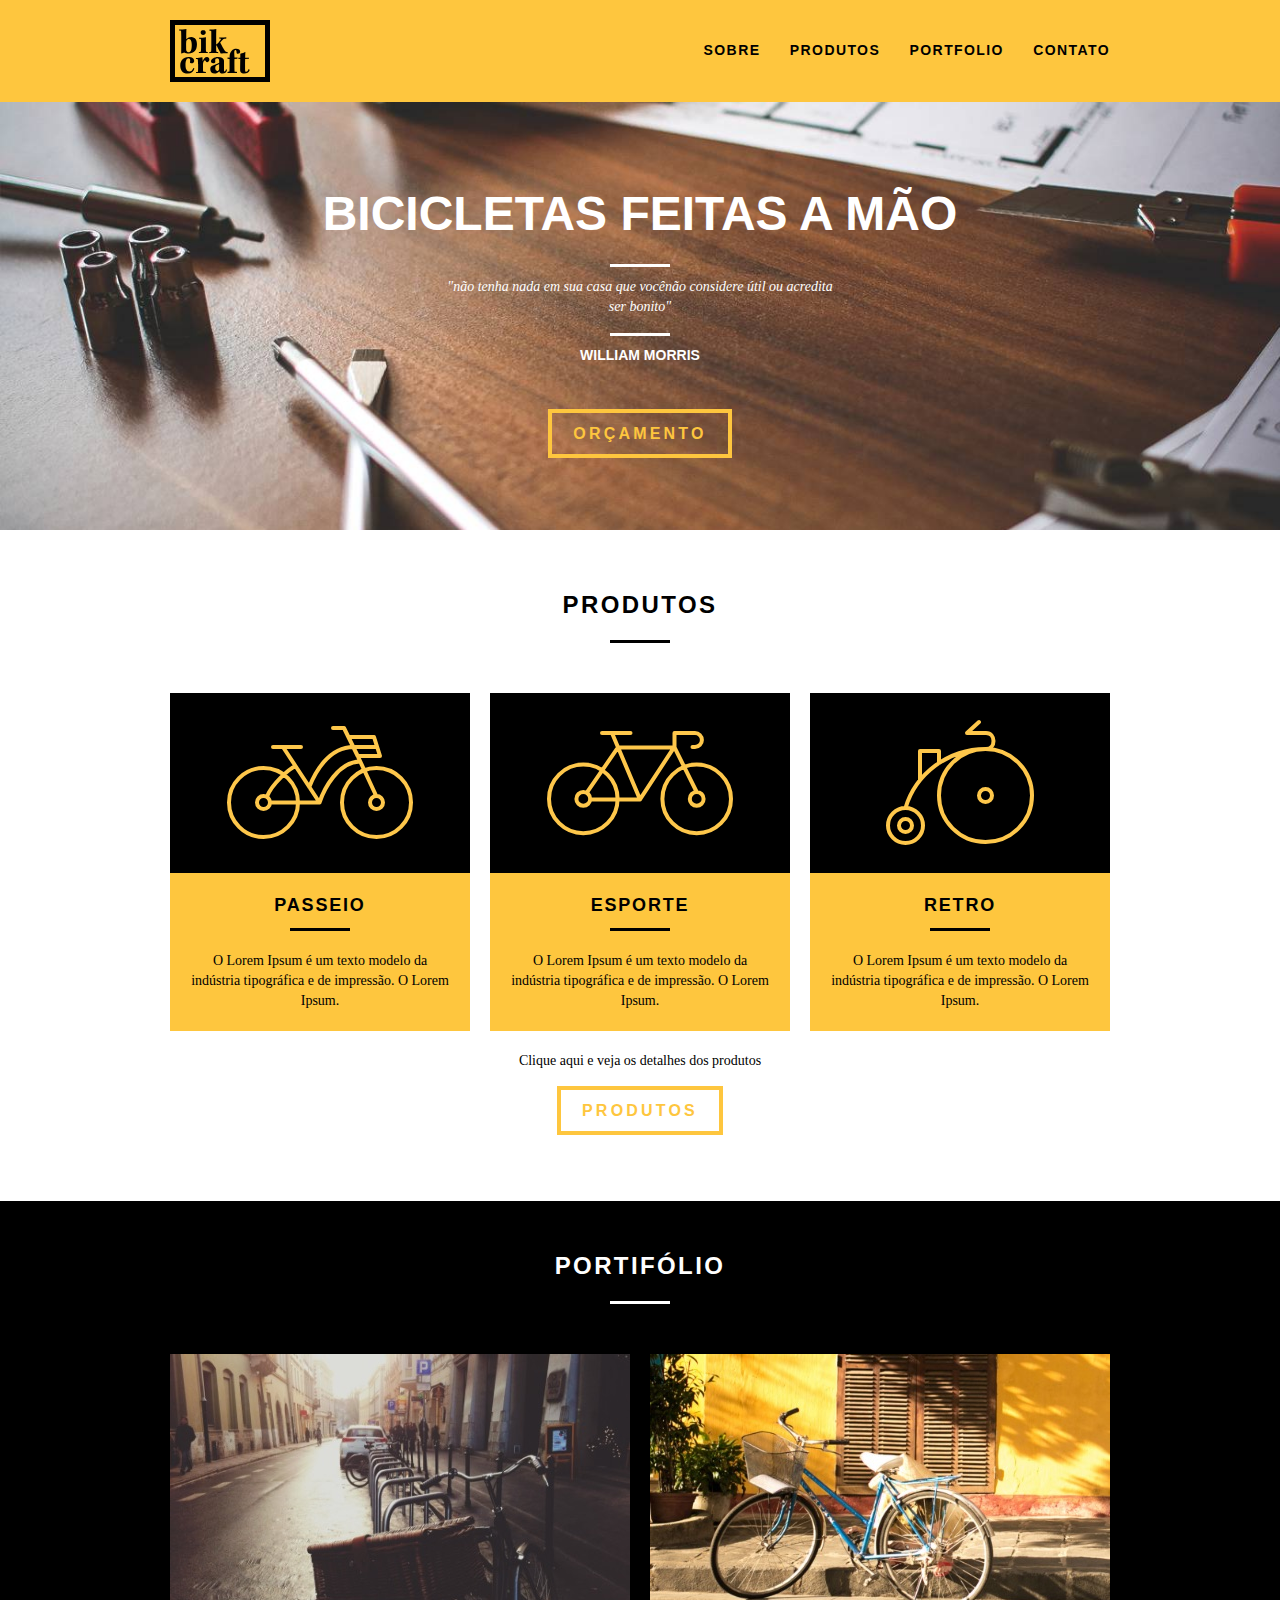
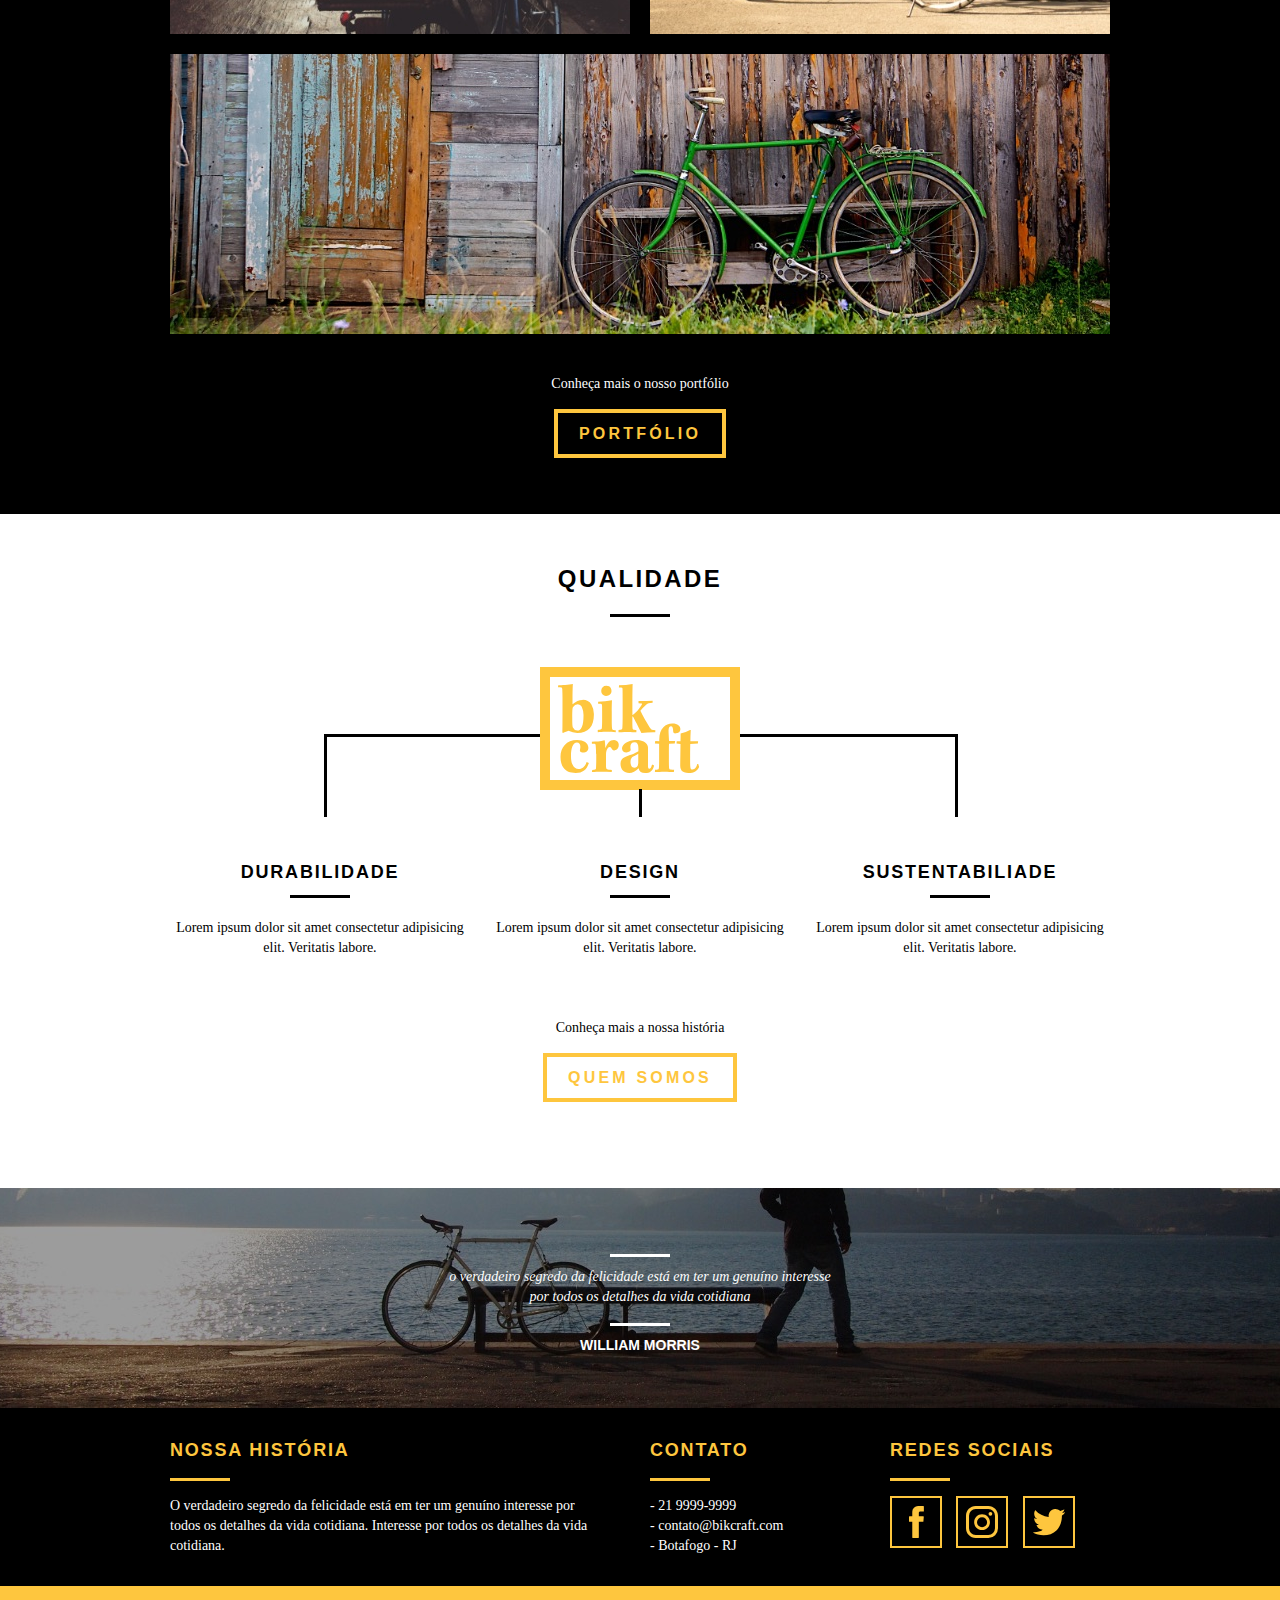
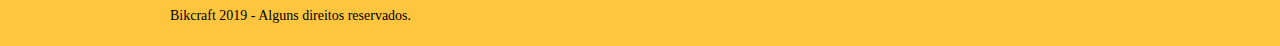
==== index.html @ f92bd341 "responsivo menu e slide home" ====
<!DOCTYPE html>
<html lang="pt-br">
<head>
    <meta charset="UTF-8">
    <title> Bikcraft - Home </title>
    <link rel="stylesheet" href="css/normalize.css">
    <link rel="stylesheet" href="css/reset.css">
    <link rel="stylesheet" href="css/grid.css">
    <link rel="stylesheet" href="css/style.css">
    <link rel="stylesheet" href="css/responsivo.css">

</head>
<body>

    <!-- Header -->
    <header class="header">
        <div class="container">
            <a href="index.html" class="grid-4">
                <img src="img/bikcraft.svg" alt="Bikcraft">
            </a>
            <nav class="header-menu grid-12">
                <ul>
                    <li><a href="sobre.html">Sobre</a></li>
                    <li><a href="produtos.html">Produtos</a></li>
                    <li><a href="portfolio.html">Portfolio</a></li>
                    <li><a href="contato.html">Contato</a></li>
                </ul>
            </nav>
        </div>
    </header>
    <!-- Header -->

    <!-- Intro "slide" -->
    <section class="introducao">
        <div class="container">
            <h1> Bicicletas feitas a mão</h1>
            <blockquote class="quote-externo">
                <p>"não tenha nada em sua casa que vocênão considere útil ou acredita ser bonito"</p>
                <cite>WILLIAM MORRIS</cite>
            </blockquote>
            <a href="produtos.html" class="btn"> Orçamento </a>
        </div>
    </section>
    <!-- Intro "slide" -->

    <!-- Produtos -->
    <section class="produtos container">
        <h2 class="subtitulos">Produtos</h2>
        <ul class="produtos-lista">
            <li class="grid-1-3">
                <img class="produtos-icone" src="img/icones/passeio.svg" alt="Passeios">
                <h3>Passeio</h3>
                <p>O Lorem Ipsum é um texto modelo da indústria tipográfica e de impressão. O Lorem Ipsum.</p>
            </li>
            <li class="grid-1-3">
                <img class="produtos-icone" src="img/icones/esporte.svg" alt="Passeios">
                <h3>Esporte</h3>
                <p>O Lorem Ipsum é um texto modelo da indústria tipográfica e de impressão. O Lorem Ipsum.</p>
            </li>
            <li class="grid-1-3">
                <img class="produtos-icone" src="img/icones/retro.svg" alt="Passeios">
                <h3>Retro</h3>
                <p>O Lorem Ipsum é um texto modelo da indústria tipográfica e de impressão. O Lorem Ipsum.</p>
            </li>
        </ul>
        <div class="call">
            <p>Clique aqui e veja os detalhes dos produtos</p>
            <a class="btn btn-preto" href="#">Produtos</a>
        </div>
    </section>
    <!-- Produtos -->

    <!-- Portifolio -->
    <section class="portifolio text-center">
        <div class="container">
            <h2 class="subtitulos">Portifólio</h2>
            <ul class="portifolio-lista">
                <li><img  class="grid-8" src="/img/portfolio/retro.jpg" alt=""></li>
                <li><img  class="grid-8" src="/img/portfolio/passeio.jpg" alt=""></li>
                <li><img class="grid-16" src="/img/portfolio/esporte.jpg" alt=""></li>
            </ul>
            <div class="call">
                <p>Conheça mais o nosso portfólio</p>
                <a class="btn" href="#">Portfólio</a>
            </div>
        </div>
    </section>
    <!-- Portifolio -->

    <!-- Qualidade -->
    <section class="container qualidade">
        <div class="">
            <h2 class="subtitulos">Qualidade</h2>
            <img src="img/bikcraft-qualidade.svg" alt="">
            <ul class="qualidade-lista">
                <li class="grid-1-3 ">
                    <h3>Durabilidade</h3>
                    <p>Lorem ipsum dolor sit amet consectetur adipisicing elit. Veritatis labore.</p>
                </li>
                <li class="grid-1-3 ">
                    <h3>Design</h3>
                    <p>Lorem ipsum dolor sit amet consectetur adipisicing elit. Veritatis labore.</p>
                </li>
                <li class="grid-1-3 ">
                    <h3>Sustentabiliade</h3>
                    <p>Lorem ipsum dolor sit amet consectetur adipisicing elit. Veritatis labore.</p>
                </li>
            </ul>
        </div>
        <div class="call">
            <p>Conheça mais a nossa história</p>
            <a class="btn btn-preto" href="#">Quem somos</a>
        </div>
    </section>
    <!-- Qualidade -->

    <!-- Footer -->
    <section class="quebra text-center">
        <blockquote class="container quote-externo">
            <p>o verdadeiro segredo da felicidade está em ter um genuíno
                interesse por todos os detalhes da vida cotidiana</p>
            <cite>WILLIAM MORRIS</cite>
        </blockquote>
    </section>
    <footer class="">
        <div class="footer">
            <div class="container">
                <div class="grid-8 historia">
                    <h3> Nossa história</h3>
                    <p>O verdadeiro segredo da felicidade está em ter um genuíno
                        interesse por todos os detalhes da vida cotidiana. Interesse por todos os detalhes da vida cotidiana.</p>
                </div>
                <div class="grid-4 contato">
                    <h3> Contato </h3>
                    <ul>
                        <li>- 21 9999-9999</li>
                        <li>- contato@bikcraft.com</li>
                        <li>- Botafogo - RJ</li>
                    </ul>
                </div>
                <div class="grid-4 redes-amigas">
                    <h3> Redes Sociais</h3>
                    <ul>
                        <li><a href="#"><img src="img/redes-sociais/facebook.svg" alt=""></a></li>
                        <li><a href="#"><img src="img/redes-sociais/instagram.svg" alt=""></a></li>
                        <li><a href="#"><img src="img/redes-sociais/twitter.svg" alt=""></a></li>
                    </ul>
                </div>
            </div>
        </div>
        <div class="copy">
            <div class="container">
                <p class="grid-16">Bikcraft 2019 - Alguns direitos reservados.</p>
            </div>
        </div>
    </footer>
    <!--  Footer -->

</body>
</html>
---- css/grid.css ----
*, *:before, *:after {
  -webkit-box-sizing: border-box; 
  -moz-box-sizing: border-box; 
  box-sizing: border-box;
}

.container {
	width: 960px;
	margin: 0 auto;
	padding: 0px;
	position: relative;
}

.container:after, .container:before {
	content: " ";
	display: table;
}

.container:after {
	clear: both;
}

.grid-1, .grid-2, .grid-3, .grid-4, .grid-5, .grid-6, .grid-7, .grid-8, .grid-9, .grid-10, .grid-11, .grid-12, .grid-13, .grid-14, .grid-15, .grid-16, .grid-1-3 {
	float: left;
	margin-left: 10px;
	margin-right: 10px;
}

.grid-1 	{width: 40px;}
.grid-2 	{width: 100px;}
.grid-3 	{width: 160px;}
.grid-4 	{width: 220px;}
.grid-5 	{width: 280px;}
.grid-6 	{width: 340px;}
.grid-7 	{width: 400px;}
.grid-8 	{width: 460px;}
.grid-9 	{width: 520px;}
.grid-10 	{width: 580px;}
.grid-11 	{width: 640px;}
.grid-12 	{width: 700px;}
.grid-13 	{width: 760px;}
.grid-14 	{width: 820px;}
.grid-15 	{width: 880px;}
.grid-16 	{width: 940px;}
.grid-1-3	{width: 300px;}

@media only screen and (min-width: 788px) and (max-width: 979px) {
	
	.container {
		width: 788px;
		margin: 0 auto;
		padding: 0px;
		position: relative;
	}

	.grid-1 	{width: 28px;}
	.grid-2 	{width: 76px;}
	.grid-3 	{width: 124px;}
	.grid-4 	{width: 172px;}
	.grid-5 	{width: 220px;}
	.grid-6 	{width: 268px;}
	.grid-7 	{width: 316px;}
	.grid-8 	{width: 364px;}
	.grid-9 	{width: 412px;}
	.grid-10 	{width: 460px;}
	.grid-11 	{width: 508px;}
	.grid-12 	{width: 556px;}
	.grid-13 	{width: 604px;}
	.grid-14 	{width: 625px;}
	.grid-15 	{width: 700px;}
	.grid-16 	{width: 748px;}
	.grid-1-3	{width: 236px;}
}

@media only screen and (max-width: 787px) {
	
	.container {
		width: 300px;
	}

	.grid-1, .grid-2, .grid-3, .grid-4, .grid-5, .grid-6, .grid-7, .grid-8, .grid-9, .grid-10, .grid-11, .grid-12, .grid-13, .grid-14, .grid-15, .grid-16, .grid-1-3 {
		width: 300px;
		margin: 0 0 20px 0;
		float: none;
	}
}
---- css/style.css ----
/* Padrão do site */

body {
    font-family: Arial, Helvetica, sans-serif;
}

p {
    font-family: Georgia, 'Times New Roman', Times, serif;
    font-size: 14px;
    line-height: 20px;
}

img {
    display: block;
    max-width: 100%;
}

.btn {
    padding: 12px 21px;
    border: 4px solid #FEC63E;
    background-color: none;
    color: #FEC63E;
    font-weight: bold;
    line-height: 20px;
    letter-spacing: 0.2em;
    text-transform: uppercase;
    transition: 0.3s;
}

.btn:hover {
    color: #fff;
    border-color: #fff;
}

.btn.btn-preto:hover {
    color: #000;
    border-color: #000;
}

.subtitulos {
    font-size: 24px;
    line-height: 30px;
    font-weight: bold;
    letter-spacing: .1em;
    color: #000;
    text-transform: uppercase;
    text-align: center;
}

.subtitulos:after {
    content: "";
    display: block;
    margin: 20px auto 50px auto;
    height: 3px;
    width: 60px;
    background-color: #000;
}

.text-center {
    text-align: center;
    margin: 0 auto;
}


/* Introducao interna */

.introducao-interna {
    width: 100%;
    margin-top: 102px;
    height: 160px;
    text-align: center;
    color: #fff;
    padding-top: 30px;
}

.introducao-interna h1 {
    font-size: 36px;
    font-weight: bold;
    text-transform: uppercase;
}

.introducao-interna h1:after {
    content: "";
    display: block;
    height: 3px;
    width: 60px;
    background-color: #fff;
    margin: 16px auto 10px auto;
}

/* Header */

.header {
    position: fixed;
    top: 0;
    width: 100%;
    background-color: #FEC63E;
    padding: 20px 0;
    z-index: 10;
}

.header-menu {
    text-align: right;
    padding: 20px 0;
}

.header-menu ul li {
    display: inline-block;
    margin-left: 25px;
}

.header-menu ul li a {
    color: #000;
    font-weight: bold;
    text-transform: uppercase;
    letter-spacing: .1em;
    font-size: 14px;
    line-height: 20px;
    padding: 10px 0;
    transition: 0.2s;
}

.header-menu ul li a:hover {
    color: #fff;
}

/* Intro */

.introducao {
    width: 100%;
    height: 450px;
    background: url("../img/fotos/mesa-trabalho.jpg") no-repeat center;
    background-size: cover;
    margin-top: 80px;
    text-align: center;
    padding: 100px 0 0 0;
}

.introducao h1  {
    color: #fff;
    font-size: 48px;
    font-weight: bold;
    line-height: 68px;
    text-transform: uppercase;
}


.quote-externo {
    color: #fff;
    max-width: 400px;
    margin: 0 auto 60px auto;
}

.quote-externo p {
    font-style: italic;
}

.quote-externo p:before, .quote-externo p:after {
    content: "";
    display: block;
    height: 3px;
    width: 60px;
    background-color: #fff;
    margin: 16px auto 10px auto;
}

.quote-externo cite {
    font-style: normal;
    font-weight: bold;
    font-size: 14px;
}

/* Produtos */

.produtos {
    padding: 60px 0;
}

.produtos-lista li {
    text-align: center;
    background-color: #FEC63E;
}

.produtos-lista li h3 {
    font-weight: bold;
    font-size: 18px;
    line-height: 25px;
    text-transform: uppercase;
    letter-spacing: .1em;
    margin-top: 20px;
}

.produtos-lista li h3:after {
    content: "";
    display: block;
    margin: 10px auto 10px auto;
    height: 3px;
    width: 60px;
    background-color: #000
}

.produtos-lista li p {
    padding: 10px 20px 20px 20px;
}

.produtos-icone {
    background-color: #000;
    padding: 20px 50px;
    width: 100%;
}

.call {
    padding: 20px 0;
    text-align: center;
    clear: both;
}

.call p {
    margin-bottom: 30px;
}

/*  Portifolio */

.portifolio {
    width: 100%;
    background-color: #000;
    padding: 50px 0;
}

.portifolio .subtitulos {
    color: #fff;
}

.portifolio .subtitulos:after {
    background-color: white;
}

.portifolio-lista img {
    margin-bottom: 20px;
}

.portifolio .call p {
    color: white;
}

/* Qualidade */

.qualidade {
    padding: 50px 0;
    margin-bottom: 30px;
}

.qualidade:after {
    content: "";
    display: block;
    width: 634px;
    height: 83px;
    background: url("../img/linhas.svg") no-repeat center;
    position: absolute;
    top: 220px;
    left: 164px;
}

.qualidade img {
    margin: 0 auto;
}

.qualidade-lista {
    margin-top: 50px;
}

.qualidade-lista li {
    text-align: center;
    margin-bottom:40px;
}

.qualidade-lista li h3 {
    font-weight: bold;
    font-size: 18px;
    line-height: 25px;
    text-transform: uppercase;
    letter-spacing: .1em;
    margin: 20px 0 20px 0;
}

.qualidade-lista li h3:after {
    content: "";
    display: block;
    margin: 10px auto 10px auto;
    height: 3px;
    width: 60px;
    background-color: #000
}

/*  Footer */

.quebra {
    width: 100%;
    height: 220px;
    background: url("../img/bg-footer.jpg") no-repeat center;
    background-size: cover;
    padding-top: 50px;
}

.quebra .quote-externo {
    max-width: 400px;
}

.footer {
    width: 100%;
    background-color: #000;
    color: white;
    padding: 30px 0;
}

.footer h3 {
    font-size: 18px;
    line-height: 25px;
    color: #FEC63E;
    letter-spacing: .1em;
    text-transform: uppercase;
    font-weight: bold;
}

.footer h3:after {
    content: "";
    display: block;
    height: 3px;
    width: 60px;
    background-color: #FEC63E;
    margin: 15px 0;
}

.historia {
    padding-right: 40px;
}

.contato ul {
    font-family: Georgia, 'Times New Roman', Times, serif;
    font-size: 14px;
    line-height: 20px;
}


.redes-amigas ul li {
    border: 2px solid #FEC63E;
    padding: 8px;
    display: inline-block;
    margin-right: 10px;
}

.redes-amigas ul li:first-child {
    margin-left: 0px;
}

.copy {
    background-color: #FEC63E;
    padding: 20px 0;
}
---- css/responsivo.css ----
@media only screen and (min-width: 788px) and (max-width: 979px) {

}

@media only screen and (max-width: 787px) {
	.header {
		position: relative;
		padding-bottom: 0px;
	}

	.header img {
		margin: 0 auto 20px auto;
	}
	
	.header-menu {
		text-align: center;
	}

	.header ul li {
		margin: 0;
	}

	.header-menu ul li a {
		border: 2px solid black;
		width: 140px;
		display: block;
		float: left;
	}

	.header-menu ul li a:hover {
		border-color: white;
	}

	.introducao {
		margin-top: 0;
		padding-top: 20px;
	}
}
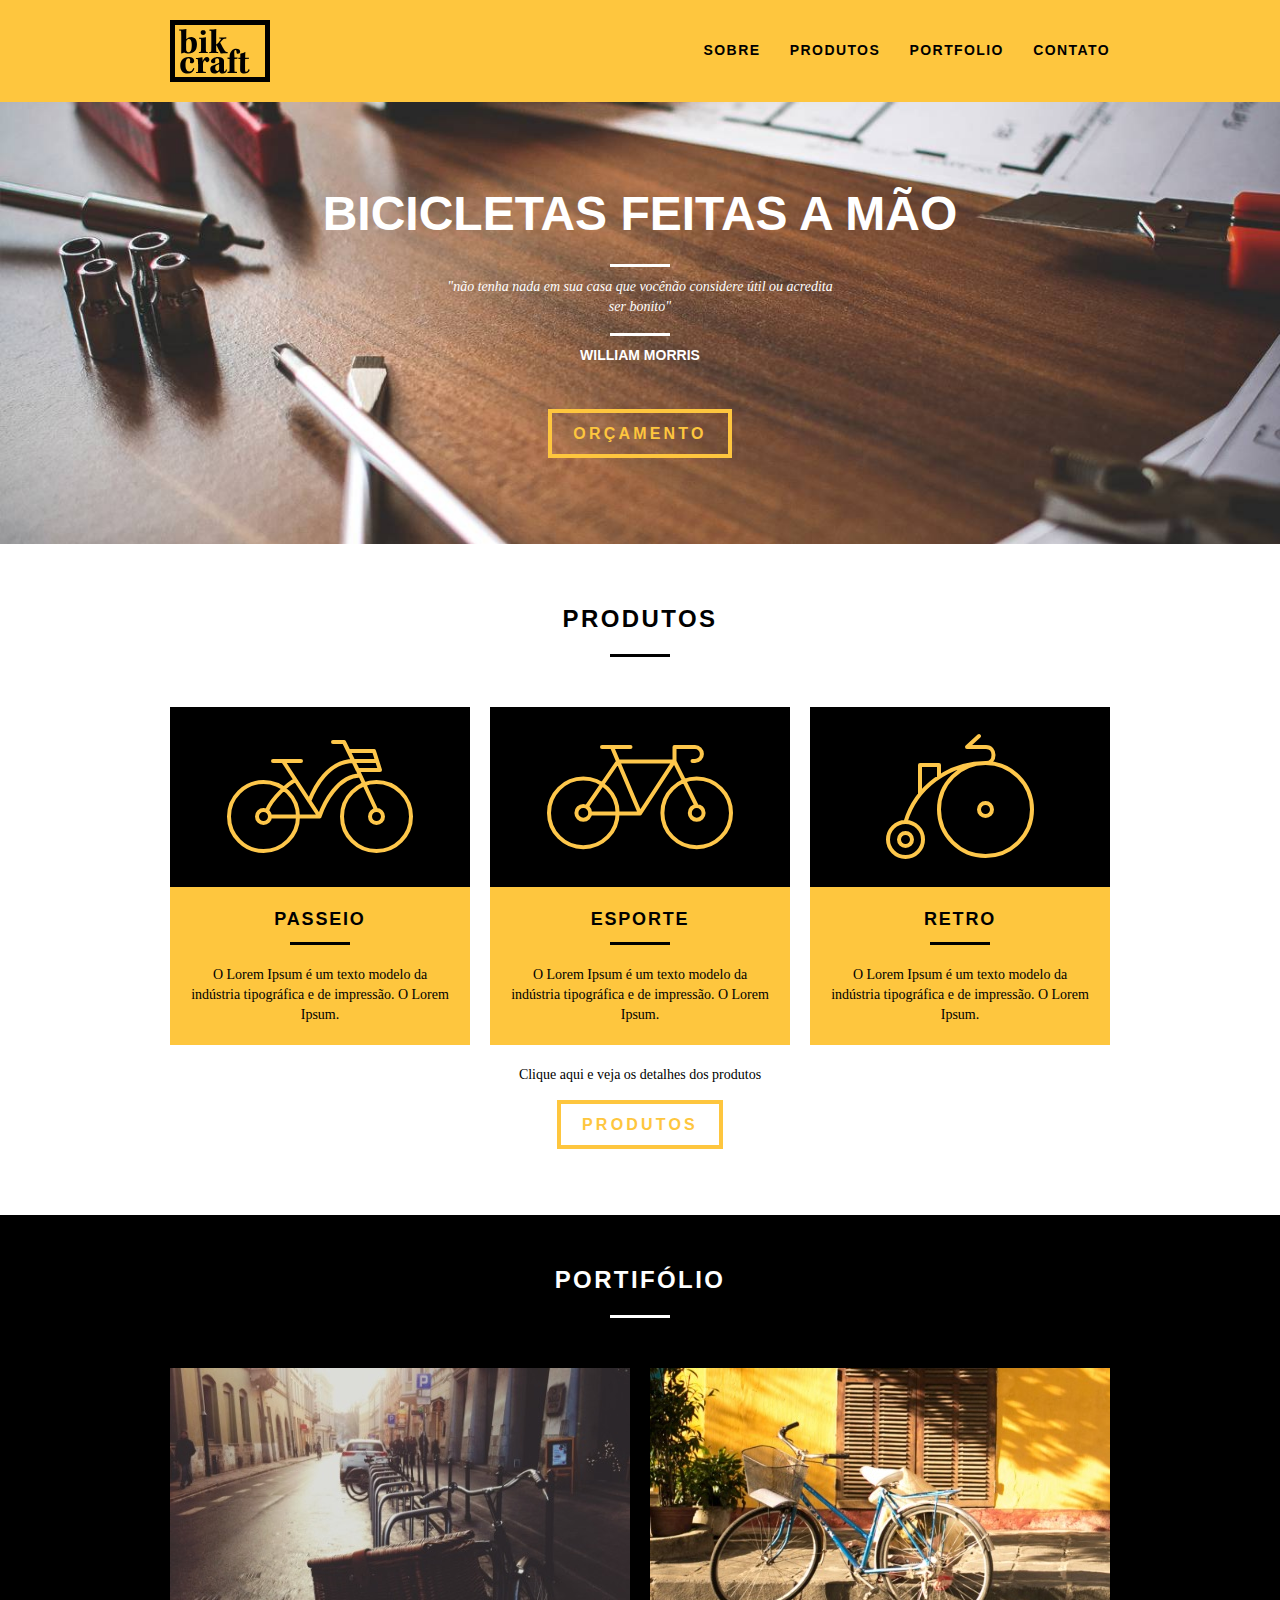
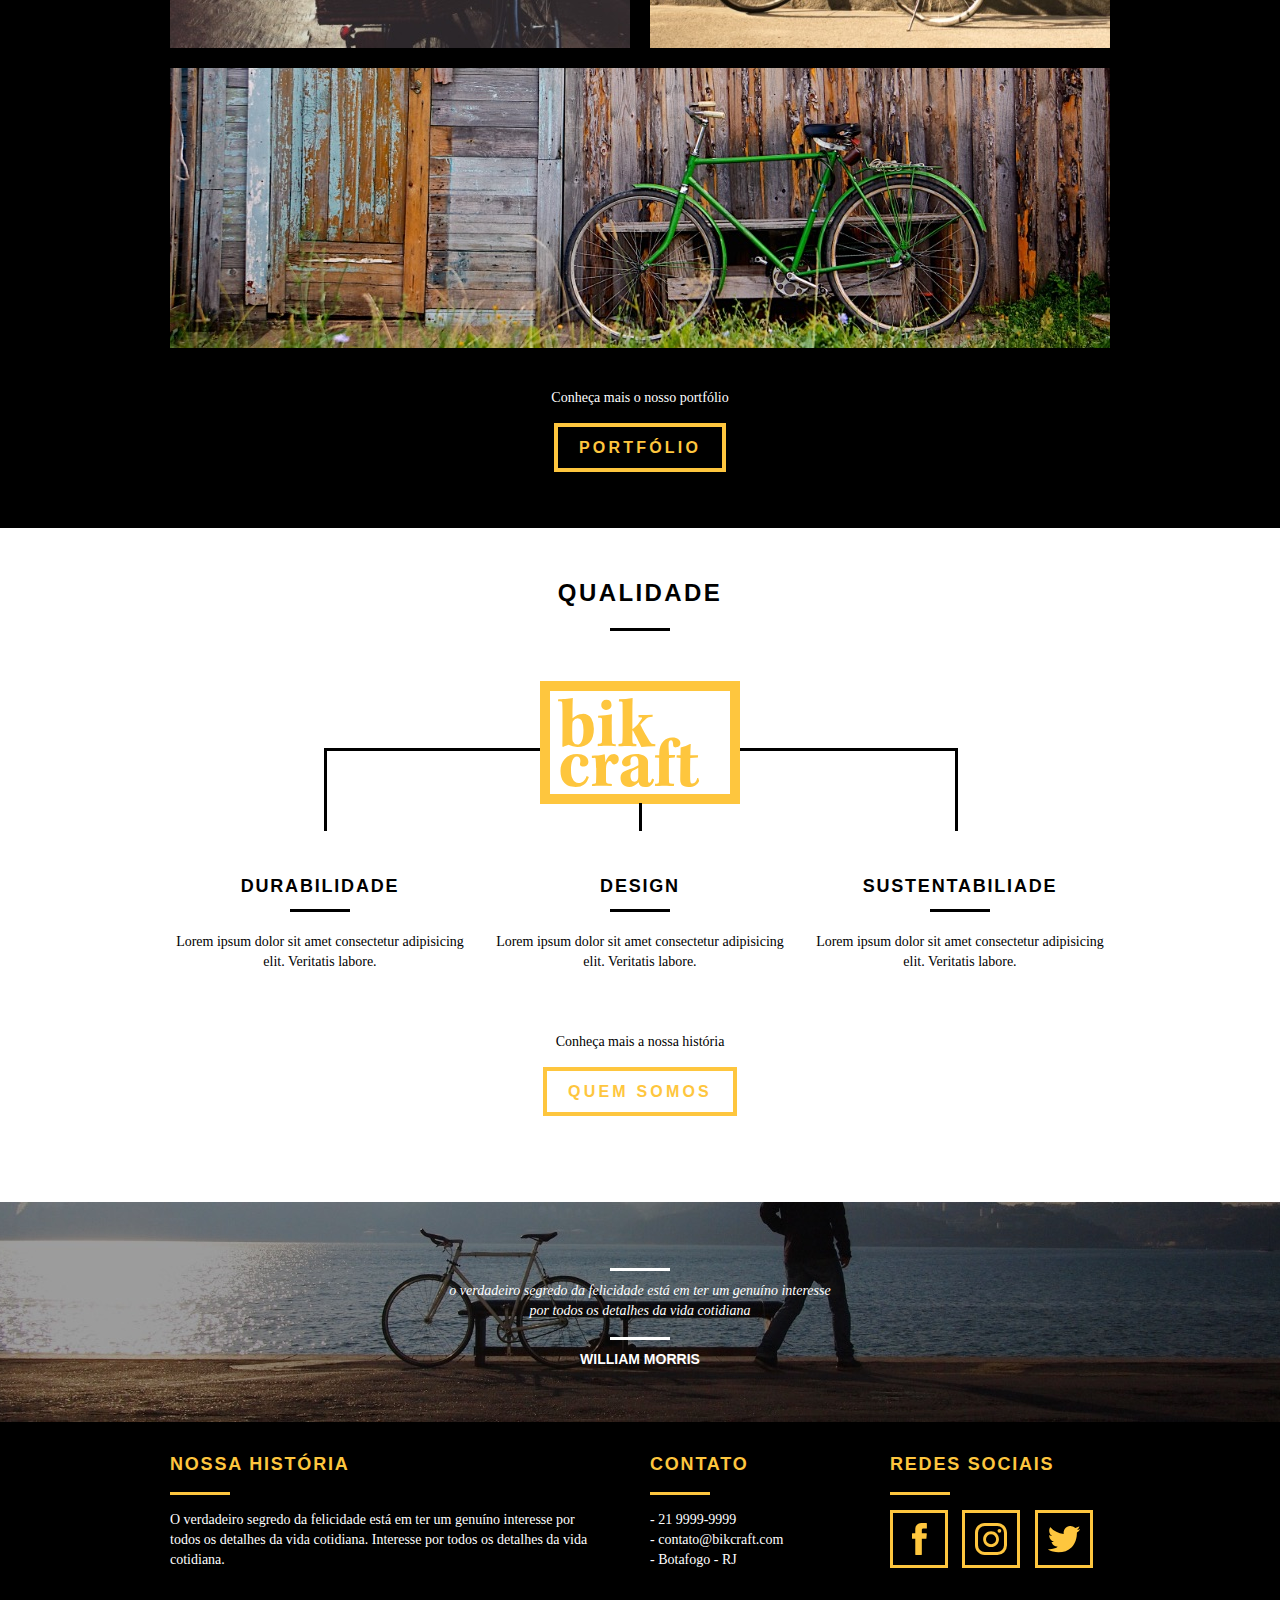
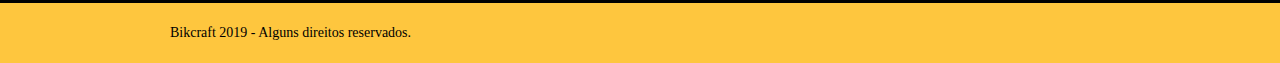
==== commit 15f2bebb: "javascript slide" ====
--- a/index.html
+++ b/index.html
@@ -8,6 +8,8 @@
     <link rel="stylesheet" href="css/grid.css">
     <link rel="stylesheet" href="css/style.css">
     <link rel="stylesheet" href="css/responsivo.css">
+
+    <script>document.documentElement.classList.add("js");</script>
 
 </head>
 <body>
@@ -156,5 +158,8 @@
     </footer>
     <!--  Footer -->
 
+    <script src="js/script.js"></script>
+    <script src="js/simple-slide.js"></script>
+
 </body>
 </html>
--- a/css/style.css
+++ b/css/style.css
@@ -128,12 +128,11 @@
 
 .introducao {
     width: 100%;
-    height: 450px;
     background: url("../img/fotos/mesa-trabalho.jpg") no-repeat center;
     background-size: cover;
     margin-top: 80px;
     text-align: center;
-    padding: 100px 0 0 0;
+    padding: 100px 0 100px 0;
 }
 
 .introducao h1  {
@@ -343,17 +342,56 @@
 
 
 .redes-amigas ul li {
-    border: 2px solid #FEC63E;
-    padding: 8px;
     display: inline-block;
     margin-right: 10px;
 }
 
-.redes-amigas ul li:first-child {
-    margin-left: 0px;
+.redes-amigas ul li a {
+    border: 3px solid #FEC63E;
+    display: block;
+    padding: 10px;
 }
 
 .copy {
     background-color: #FEC63E;
     padding: 20px 0;
 }
+
+/* JAVASCRIPTO AMIGOS */
+
+.js [data-slide] {
+    position: relative;
+}
+.js [data-slide] > * {
+    position: absolute;
+    top: 0px;
+    opacity: 0;
+}
+.js [data-slide] > .active {
+    position: relative;
+    opacity: 1;
+    transition: opacity 500ms;
+}
+
+.js [data-slide-nav] {
+    display: block;
+    text-align: center;
+    margin-top: 20px;
+}
+
+.js [data-slide-nav] button {
+    display: inline-block;
+    width: 12px;
+    height: 12px;
+    margin: 4px;
+    border: none;
+    padding: 0;
+    border-radius: 6px;
+    text-indent: -99px;
+    overflow: hidden;
+    background-color: #fefefe;
+}
+
+.js [data-slide-nav] button.active {
+    background-color: #fec63e;
+}--- a/css/responsivo.css
+++ b/css/responsivo.css
@@ -1,6 +1,40 @@
 @media only screen and (min-width: 788px) and (max-width: 979px) {
 
+	.qualidade:after {
+		left: 78px;
+	}
+	
+	.redes-amigas ul li a {
+		border: 3px solid #FEC63E;
+		display: block;
+		padding: 5px;
+	}
+
+	.redes-amigas ul li a img {
+		width: 24px;
+		height: 24px;
+	}
+
+	.produtos-item h2 {
+		top: -150px;
+		margin-bottom: -56px;
+	}
+	.produto-icone {
+		padding: 41px 0;
+	}
+	.produto-info p {
+		font-size: 14px;
+		line-height: 20px;
+		padding: 20px 30px;
+		height: 122px;
+	}
+
+	.produto-info ul li {
+		width: 181px;
+	}
 }
+
+/*  Tablets end */
 
 @media only screen and (max-width: 787px) {
 	.header {
@@ -35,4 +69,64 @@
 		margin-top: 0;
 		padding-top: 20px;
 	}
+
+	.qualidade:after {
+		display: none;
+	}
+
+	.introducao h1  {
+		font-size: 38px;
+		line-height: 40px;
+	}
+
+	.introducao {
+		margin-bottom: 0;
+		padding-top: 40px;
+	}
+
+	.introducao {
+		padding: 60px 0 60px 0;
+	}
+
+	.introducao-interna {
+		margin-top: 0;
+	}
+
+	.missao-sobre p {
+		padding-right: 4px;
+	}
+	.produtos-item h2 {
+		top: -100px;
+		margin-bottom: -68px;
+	}
+	.produto-icone {
+		padding: 41px 0;
+	}
+	.produto-info p {
+		font-size: 14px;
+		line-height: 20px;
+		padding: 20px 30px;
+		height: auto;
+	}
+
+	.produto-info ul li {
+		width: 149px;
+		height: 49px;
+		font-size: 14px;
+		line-height: 20px;
+		padding-top: 14px;
+	}
+
+	.formulario {
+		padding-right: 0;
+	}
+
+	.orcamento-dados ul {
+		padding-right: 0;
+	}
+
+	.contato-formulario {
+		padding-right: 0;
+	}
+	
 }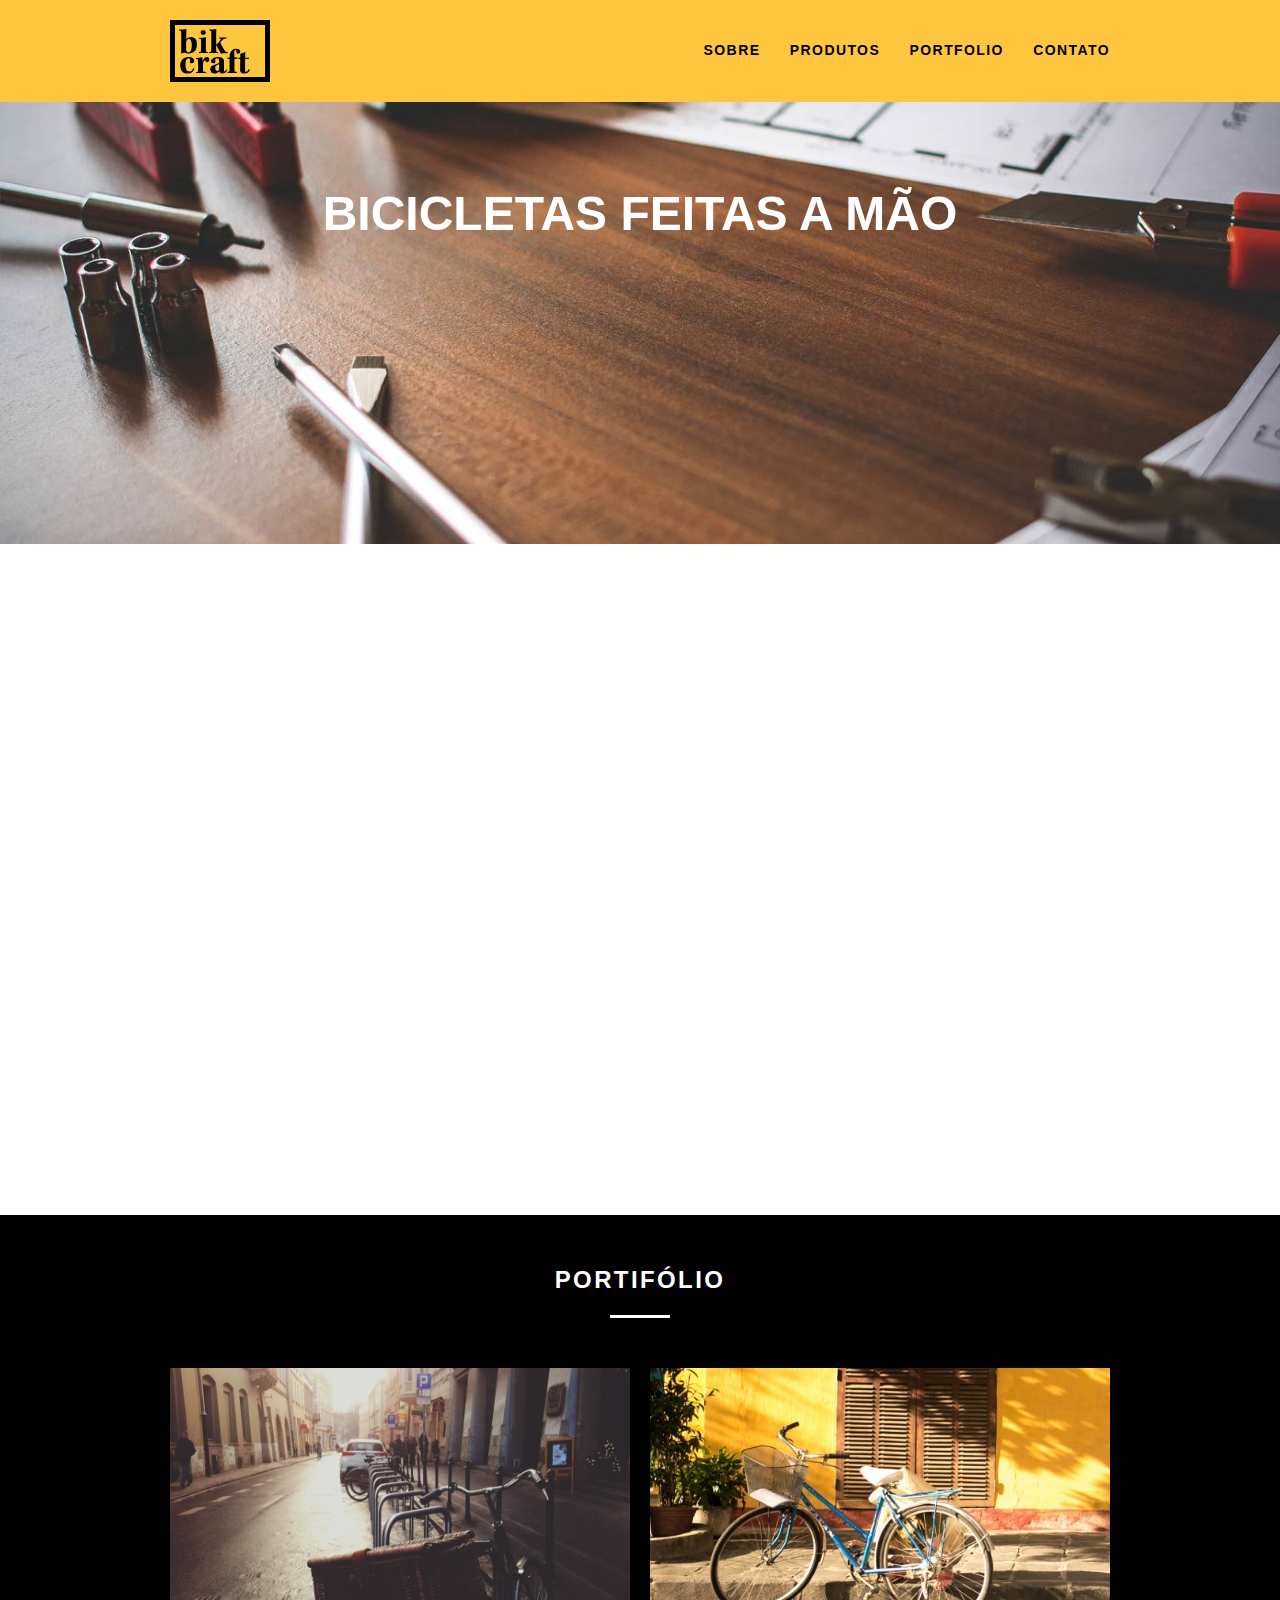
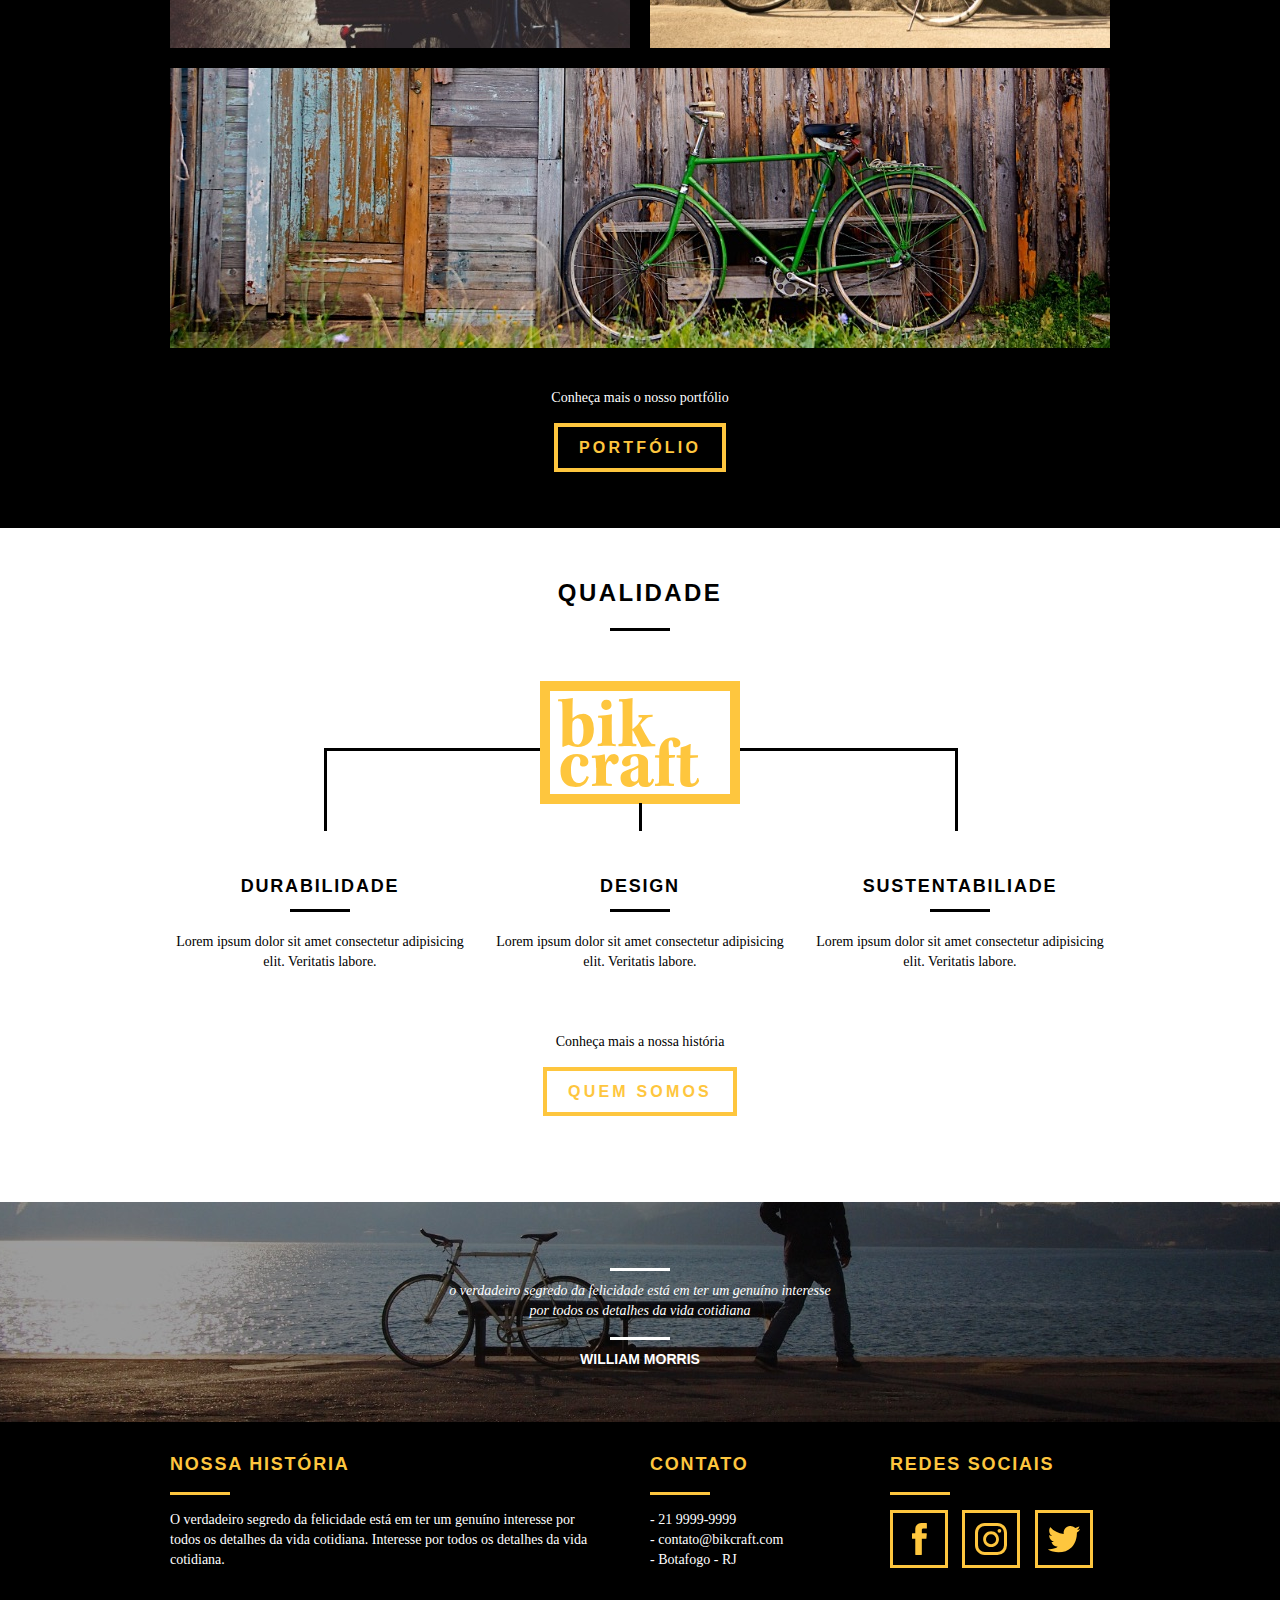
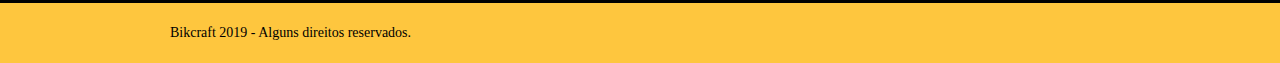
==== commit b51275ae: "animacao loading" ====
--- a/index.html
+++ b/index.html
@@ -35,31 +35,31 @@
     <!-- Intro "slide" -->
     <section class="introducao">
         <div class="container">
-            <h1> Bicicletas feitas a mão</h1>
-            <blockquote class="quote-externo">
+            <h1 class="fadeInDown" data-anime="400"> Bicicletas feitas a mão</h1>
+            <blockquote data-anime="800" class="fadeInDown quote-externo">
                 <p>"não tenha nada em sua casa que vocênão considere útil ou acredita ser bonito"</p>
                 <cite>WILLIAM MORRIS</cite>
             </blockquote>
-            <a href="produtos.html" class="btn"> Orçamento </a>
+            <a data-anime="1200" href="produtos.html" class="fadeInDown btn"> Orçamento </a>
         </div>
     </section>
     <!-- Intro "slide" -->
 
     <!-- Produtos -->
-    <section class="produtos container">
+    <section class="produtos container fadeInDown" data-anime="1600">
         <h2 class="subtitulos">Produtos</h2>
         <ul class="produtos-lista">
-            <li class="grid-1-3">
+            <li class="grid-1-3 fadeInDown" data-anime="1800">
                 <img class="produtos-icone" src="img/icones/passeio.svg" alt="Passeios">
                 <h3>Passeio</h3>
                 <p>O Lorem Ipsum é um texto modelo da indústria tipográfica e de impressão. O Lorem Ipsum.</p>
             </li>
-            <li class="grid-1-3">
+            <li class="grid-1-3 fadeInDown" data-anime="2000">
                 <img class="produtos-icone" src="img/icones/esporte.svg" alt="Passeios">
                 <h3>Esporte</h3>
                 <p>O Lorem Ipsum é um texto modelo da indústria tipográfica e de impressão. O Lorem Ipsum.</p>
             </li>
-            <li class="grid-1-3">
+            <li class="grid-1-3 fadeInDown" data-anime="2200">
                 <img class="produtos-icone" src="img/icones/retro.svg" alt="Passeios">
                 <h3>Retro</h3>
                 <p>O Lorem Ipsum é um texto modelo da indústria tipográfica e de impressão. O Lorem Ipsum.</p>
@@ -77,9 +77,9 @@
         <div class="container">
             <h2 class="subtitulos">Portifólio</h2>
             <ul class="portifolio-lista">
-                <li><img  class="grid-8" src="/img/portfolio/retro.jpg" alt=""></li>
-                <li><img  class="grid-8" src="/img/portfolio/passeio.jpg" alt=""></li>
-                <li><img class="grid-16" src="/img/portfolio/esporte.jpg" alt=""></li>
+                <li><img  class="grid-8" src="img/portfolio/retro.jpg" alt=""></li>
+                <li><img  class="grid-8" src="img/portfolio/passeio.jpg" alt=""></li>
+                <li><img class="grid-16" src="img/portfolio/esporte.jpg" alt=""></li>
             </ul>
             <div class="call">
                 <p>Conheça mais o nosso portfólio</p>
@@ -158,8 +158,9 @@
     </footer>
     <!--  Footer -->
 
+    <script src="js/simple-anime.js"></script>
     <script src="js/script.js"></script>
-    <script src="js/simple-slide.js"></script>
+    
 
 </body>
 </html>
--- a/css/style.css
+++ b/css/style.css
@@ -394,4 +394,31 @@
 
 .js [data-slide-nav] button.active {
     background-color: #fec63e;
-}+}
+
+/*  Animacao */
+
+.js [data-anime] {
+    opacity: 0;
+    /* transform: translate3d(0, -60px, 0); */
+}
+
+.js .fadeInDown {
+    transform: translate3d(0,-20px,0);
+}
+.js .fadeInUp {
+    transform: translate3d(0,20px,0);
+}
+.js .fadeInRight {
+    transform: translate3d(20px,0,0);
+}
+.js .fadeInLeft {
+    transform: translate3d(-20px,0,0);
+}
+
+.js .anime {
+    opacity: 1;
+    transform: translate3d(0, 0, 0);
+    transition: opacity 0.8s, transform 800ms;
+}
+
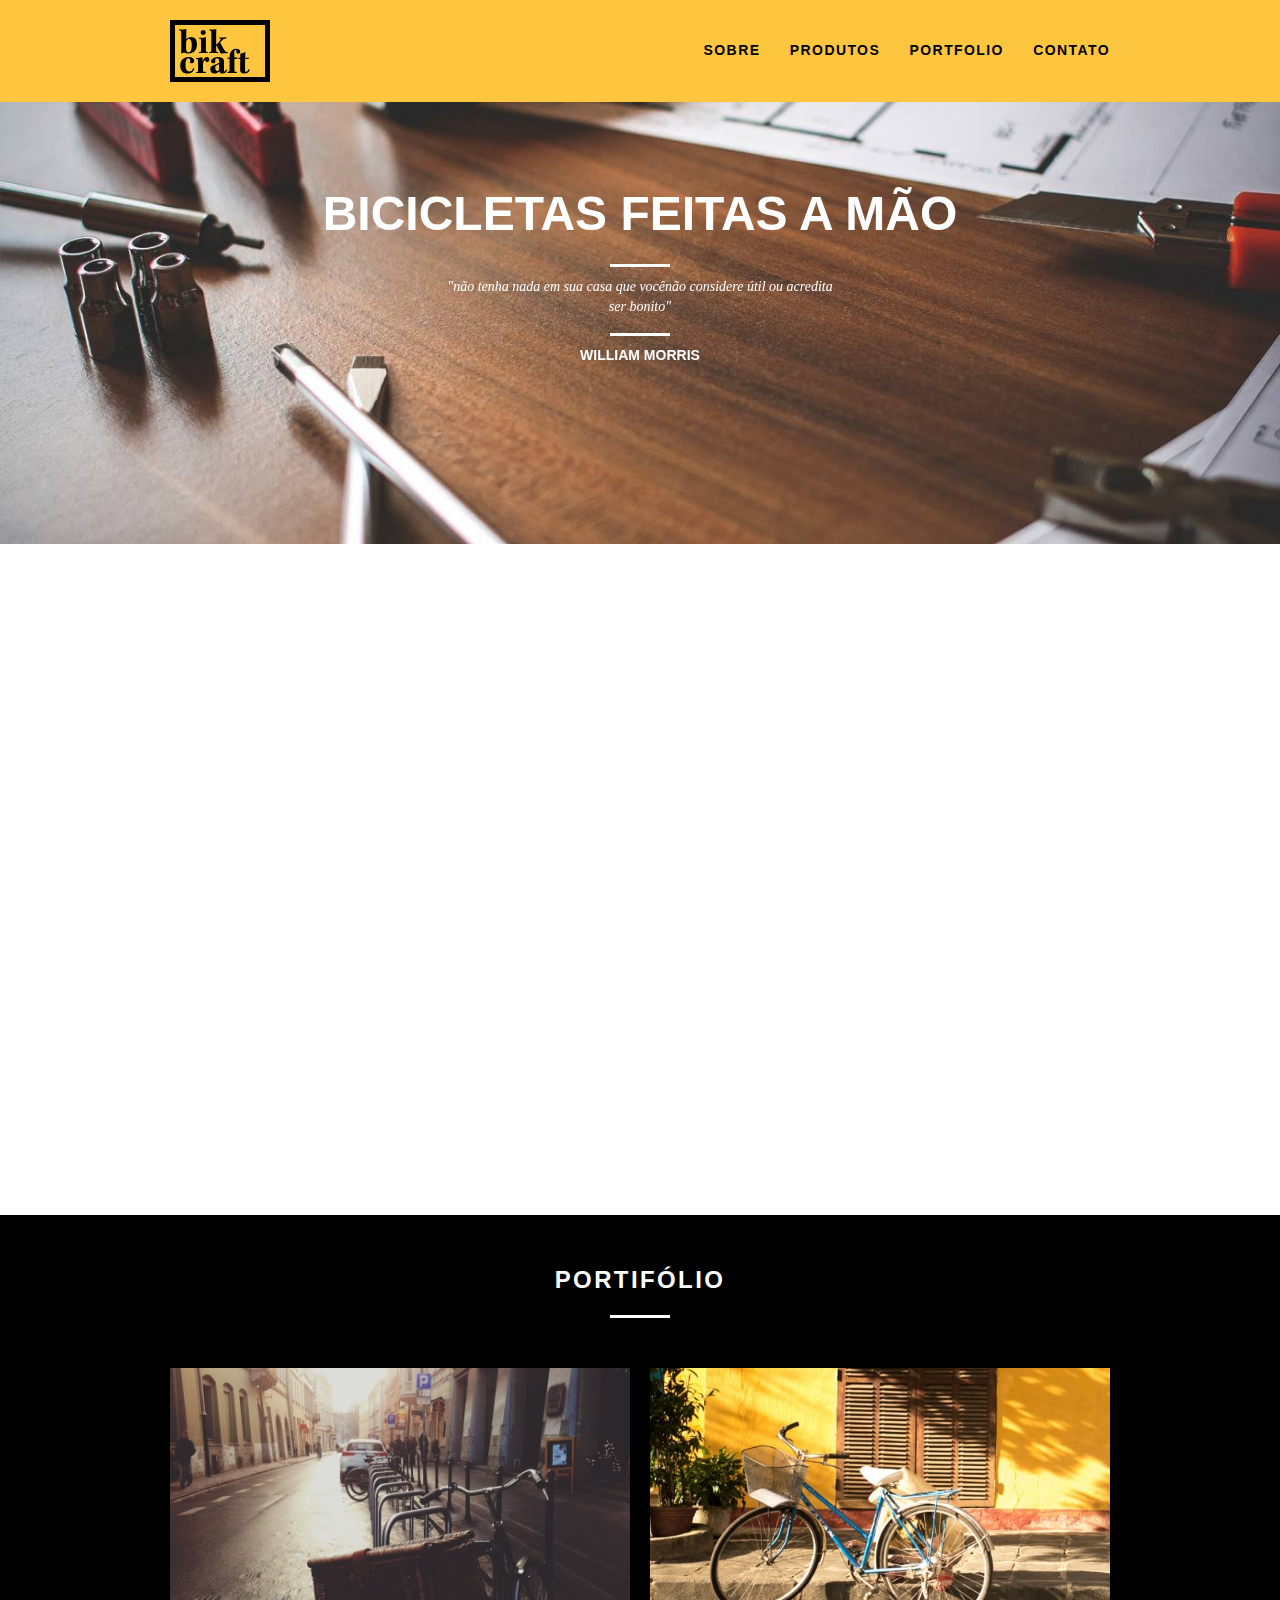
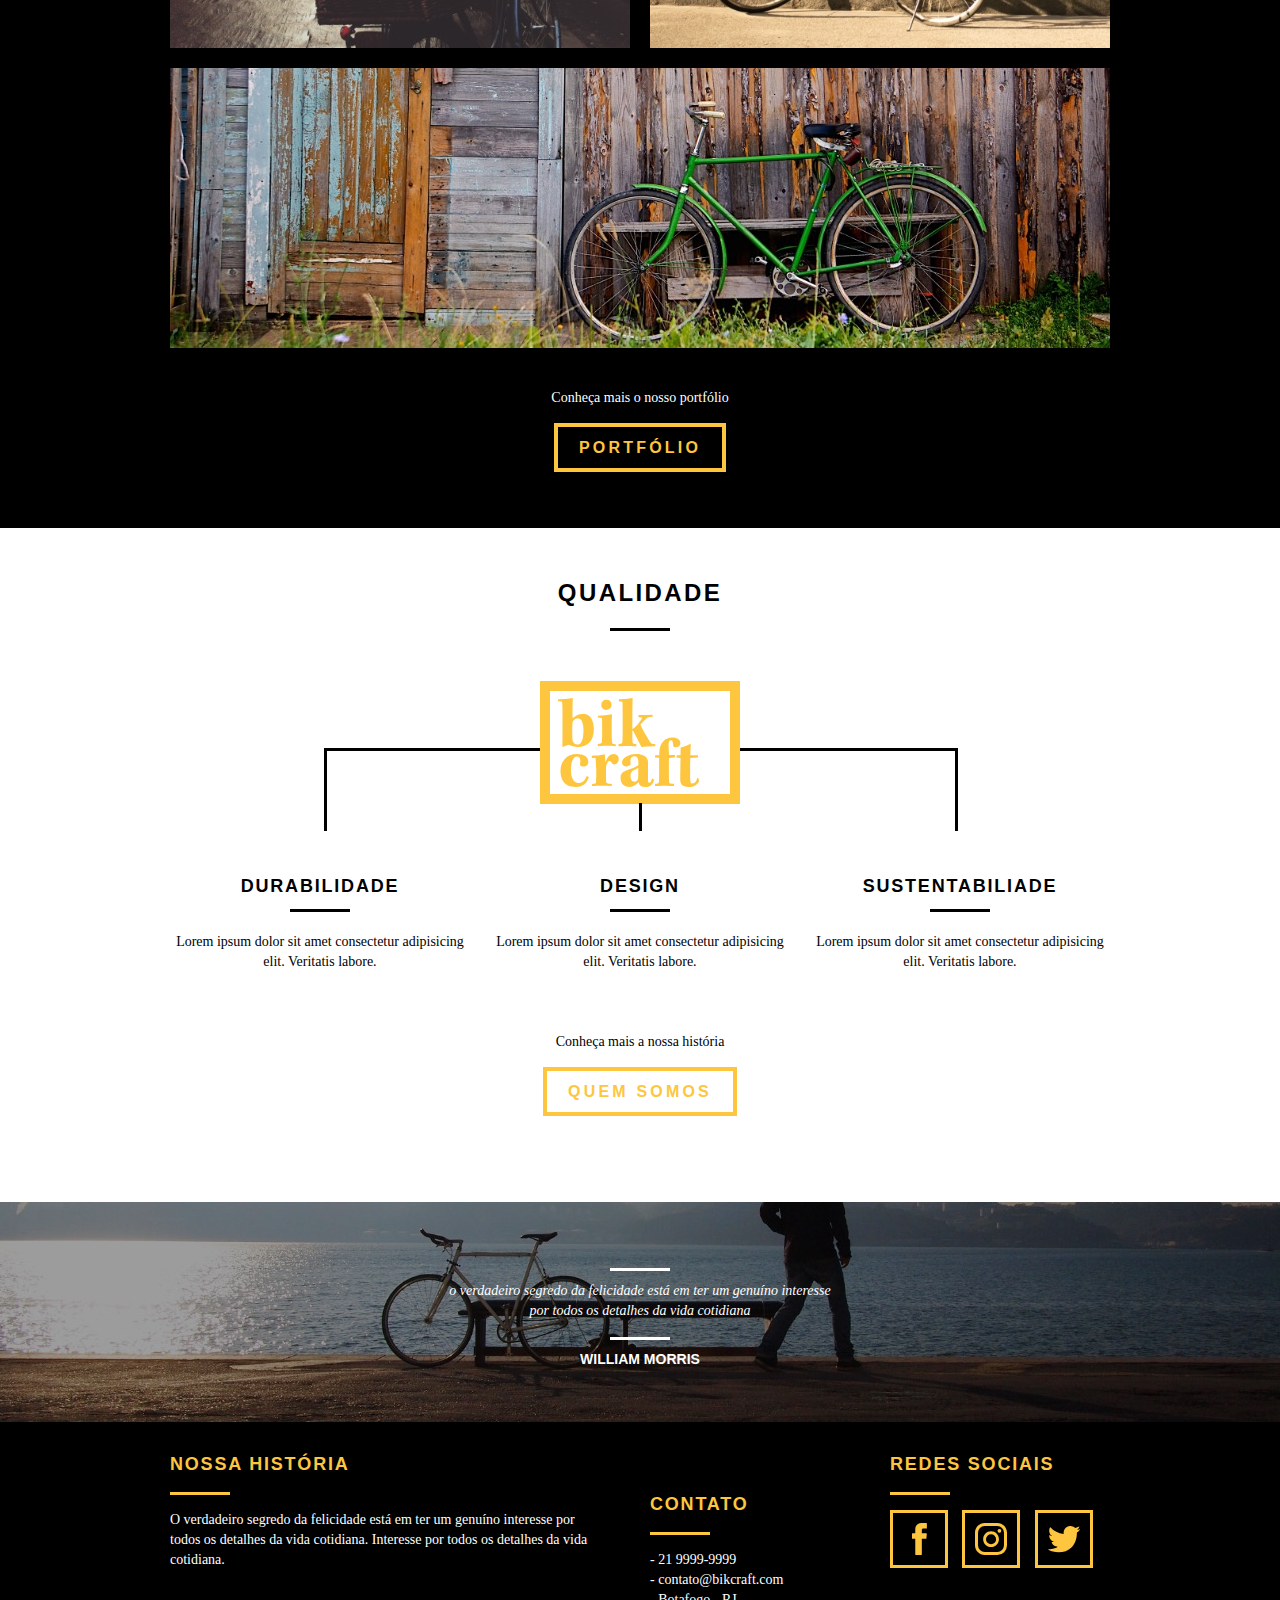
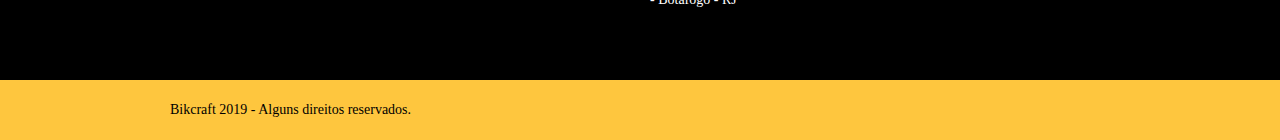
==== commit 5258086a: "otimizacao" ====
--- a/index.html
+++ b/index.html
@@ -1,17 +1,35 @@
 <!DOCTYPE html>
 <html lang="pt-br">
+
 <head>
     <meta charset="UTF-8">
-    <title> Bikcraft - Home </title>
-    <link rel="stylesheet" href="css/normalize.css">
-    <link rel="stylesheet" href="css/reset.css">
-    <link rel="stylesheet" href="css/grid.css">
+    <title> Bikcraft - Bicicletas Personalizadas </title>
+
+    <!-- Metas  -->
+
+    <meta name="description" content="Compre a sua bicicleta personalizada na Bikcraft. Possuimos modelos Passeio, Retrô e Esporte.">
+
+    <meta property="og:type" content="website" />
+    <meta property="og:title" content="Bikcraft - Bicicletas Personalizadas" />
+    <meta property="og:description" content="Compre a sua bicicleta personalizada na Bikcraft. Possuimos modelos Passeio, Retrô e Esporte." />
+    <meta property="og:url" content="htttp://bikcraft.com" />
+    <meta property="og:image" content="http://bikcraft.com/img/og-image.png" />
+
+    <meta name="viewport" content="width=device=width, initial-scale=1">
+
+    <link rel="shortcut icon" type="image/png" href="img/favicon.png">
+
+
+    <!-- Metas  -->
+
     <link rel="stylesheet" href="css/style.css">
-    <link rel="stylesheet" href="css/responsivo.css">
 
-    <script>document.documentElement.classList.add("js");</script>
+    <script>
+        document.documentElement.classList.add("js");
+    </script>
 
 </head>
+
 <body>
 
     <!-- Header -->
@@ -77,8 +95,8 @@
         <div class="container">
             <h2 class="subtitulos">Portifólio</h2>
             <ul class="portifolio-lista">
-                <li><img  class="grid-8" src="img/portfolio/retro.jpg" alt=""></li>
-                <li><img  class="grid-8" src="img/portfolio/passeio.jpg" alt=""></li>
+                <li><img class="grid-8" src="img/portfolio/retro.jpg" alt=""></li>
+                <li><img class="grid-8" src="img/portfolio/passeio.jpg" alt=""></li>
                 <li><img class="grid-16" src="img/portfolio/esporte.jpg" alt=""></li>
             </ul>
             <div class="call">
@@ -117,20 +135,18 @@
     <!-- Qualidade -->
 
     <!-- Footer -->
-    <section class="quebra text-center">
+    <div class="quebra text-center">
         <blockquote class="container quote-externo">
-            <p>o verdadeiro segredo da felicidade está em ter um genuíno
-                interesse por todos os detalhes da vida cotidiana</p>
+            <p>o verdadeiro segredo da felicidade está em ter um genuíno interesse por todos os detalhes da vida cotidiana</p>
             <cite>WILLIAM MORRIS</cite>
         </blockquote>
-    </section>
+    </div>
     <footer class="">
         <div class="footer">
             <div class="container">
                 <div class="grid-8 historia">
                     <h3> Nossa história</h3>
-                    <p>O verdadeiro segredo da felicidade está em ter um genuíno
-                        interesse por todos os detalhes da vida cotidiana. Interesse por todos os detalhes da vida cotidiana.</p>
+                    <p>O verdadeiro segredo da felicidade está em ter um genuíno interesse por todos os detalhes da vida cotidiana. Interesse por todos os detalhes da vida cotidiana.</p>
                 </div>
                 <div class="grid-4 contato">
                     <h3> Contato </h3>
@@ -143,9 +159,15 @@
                 <div class="grid-4 redes-amigas">
                     <h3> Redes Sociais</h3>
                     <ul>
-                        <li><a href="#"><img src="img/redes-sociais/facebook.svg" alt=""></a></li>
-                        <li><a href="#"><img src="img/redes-sociais/instagram.svg" alt=""></a></li>
-                        <li><a href="#"><img src="img/redes-sociais/twitter.svg" alt=""></a></li>
+                        <li>
+                            <a href="#"><img src="img/redes-sociais/facebook.svg" alt=""></a>
+                        </li>
+                        <li>
+                            <a href="#"><img src="img/redes-sociais/instagram.svg" alt=""></a>
+                        </li>
+                        <li>
+                            <a href="#"><img src="img/redes-sociais/twitter.svg" alt=""></a>
+                        </li>
                     </ul>
                 </div>
             </div>
@@ -160,7 +182,8 @@
 
     <script src="js/simple-anime.js"></script>
     <script src="js/script.js"></script>
-    
+
 
 </body>
-</html>
+
+</html>--- a/css/style.css
+++ b/css/style.css
@@ -1,68 +1,533 @@
-/* Padrão do site */
+.interna-sobre {
+    background: url(../img/bg-sobre.jpg) no-repeat center;
+    background-size: cover
+}
+
+.missao-sobre {
+    padding-top: 60px
+}
+
+.missao-sobre p {
+    font-size: 18px;
+    line-height: 25px;
+    margin-bottom: 1em;
+    padding-right: 40px
+}
+
+.missao-sobre ul li {
+    font-family: Georgia, 'Times New Roman', serif;
+    font-size: 18px;
+    line-height: 25px
+}
+
+.subtitulo-interna {
+    font-weight: 700;
+    text-transform: uppercase;
+    font-size: 24px
+}
+
+.subtitulo-interna:after {
+    content: "";
+    display: block;
+    margin: 10px 0;
+    height: 3px;
+    width: 60px;
+    background-color: #000
+}
+
+.foto-equipe {
+    padding-top: 20px
+}
+
+h1 {
+    font-size: 2em;
+    margin: .67em 0
+}
+
+hr {
+    box-sizing: content-box;
+    height: 0;
+    overflow: visible
+}
+
+pre {
+    font-family: monospace, monospace;
+    font-size: 1em
+}
+
+a {
+    background-color: transparent
+}
+
+abbr[title] {
+    border-bottom: none;
+    text-decoration: underline;
+    text-decoration: underline dotted
+}
+
+b,
+strong {
+    font-weight: bolder
+}
+
+code,
+kbd,
+samp {
+    font-family: monospace, monospace;
+    font-size: 1em
+}
+
+small {
+    font-size: 80%
+}
+
+sub,
+sup {
+    font-size: 75%;
+    line-height: 0;
+    position: relative;
+    vertical-align: baseline
+}
+
+sub {
+    bottom: -.25em
+}
+
+sup {
+    top: -.5em
+}
+
+img {
+    border-style: none
+}
+
+button,
+input,
+optgroup,
+select,
+textarea {
+    font-family: inherit;
+    font-size: 100%;
+    line-height: 1.15;
+    margin: 0
+}
+
+button,
+input {
+    overflow: visible
+}
+
+button,
+select {
+    text-transform: none
+}
+
+button,
+[type="button"],
+[type="reset"],
+[type="submit"] {
+    -webkit-appearance: button
+}
+
+button::-moz-focus-inner,
+[type="button"]::-moz-focus-inner,
+[type="reset"]::-moz-focus-inner,
+[type="submit"]::-moz-focus-inner {
+    border-style: none;
+    padding: 0
+}
+
+button:-moz-focusring,
+[type="button"]:-moz-focusring,
+[type="reset"]:-moz-focusring,
+[type="submit"]:-moz-focusring {
+    outline: 1px dotted ButtonText
+}
+
+fieldset {
+    padding: .35em .75em .625em
+}
+
+legend {
+    box-sizing: border-box;
+    color: inherit;
+    display: table;
+    max-width: 100%;
+    padding: 0;
+    white-space: normal
+}
+
+progress {
+    vertical-align: baseline
+}
+
+textarea {
+    overflow: auto
+}
+
+[type="checkbox"],
+[type="radio"] {
+    box-sizing: border-box;
+    padding: 0
+}
+
+[type="number"]::-webkit-inner-spin-button,
+[type="number"]::-webkit-outer-spin-button {
+    height: auto
+}
+
+[type="search"] {
+    -webkit-appearance: textfield;
+    outline-offset: -2px
+}
+
+[type="search"]::-webkit-search-decoration {
+    -webkit-appearance: none
+}
+
+::-webkit-file-upload-button {
+    -webkit-appearance: button;
+    font: inherit
+}
+
+details {
+    display: block
+}
+
+summary {
+    display: list-item
+}
+
+template {
+    display: none
+}
+
+[hidden] {
+    display: none
+}
+
+a {
+    text-decoration: none
+}
+
+ol,
+ul {
+    list-style: none
+}
+
+html,
+body,
+div,
+span,
+iframe,
+h1,
+h2,
+h3,
+h4,
+h5,
+h6,
+p,
+blockquote,
+a,
+em,
+img,
+dl,
+dt,
+dd,
+ol,
+ul,
+li,
+fieldset,
+form,
+label,
+legend,
+article,
+footer,
+header,
+nav,
+section,
+main {
+    margin: 0;
+    padding: 0;
+    border: 0;
+    vertical-align: baseline
+}
+
+h1,
+h2,
+h3,
+h4,
+h5,
+h6,
+p,
+a,
+ul {
+    font-size: 1em;
+    font-weight: 400
+}
+
+*,
+:before,
+:after {
+    -webkit-box-sizing: border-box;
+    -moz-box-sizing: border-box;
+    box-sizing: border-box
+}
+
+.container {
+    width: 960px;
+    margin: 0 auto;
+    padding: 0;
+    position: relative
+}
+
+.container:after,
+.container:before {
+    content: " ";
+    display: table
+}
+
+.container:after {
+    clear: both
+}
+
+.grid-1,
+.grid-2,
+.grid-3,
+.grid-4,
+.grid-5,
+.grid-6,
+.grid-7,
+.grid-8,
+.grid-9,
+.grid-10,
+.grid-11,
+.grid-12,
+.grid-13,
+.grid-14,
+.grid-15,
+.grid-16,
+.grid-1-3 {
+    float: left;
+    margin-left: 10px;
+    margin-right: 10px
+}
+
+.grid-1 {
+    width: 40px
+}
+
+.grid-2 {
+    width: 100px
+}
+
+.grid-3 {
+    width: 160px
+}
+
+.grid-4 {
+    width: 220px
+}
+
+.grid-5 {
+    width: 280px
+}
+
+.grid-6 {
+    width: 340px
+}
+
+.grid-7 {
+    width: 400px
+}
+
+.grid-8 {
+    width: 460px
+}
+
+.grid-9 {
+    width: 520px
+}
+
+.grid-10 {
+    width: 580px
+}
+
+.grid-11 {
+    width: 640px
+}
+
+.grid-12 {
+    width: 700px
+}
+
+.grid-13 {
+    width: 760px
+}
+
+.grid-14 {
+    width: 820px
+}
+
+.grid-15 {
+    width: 880px
+}
+
+.grid-16 {
+    width: 940px
+}
+
+.grid-1-3 {
+    width: 300px
+}
+
+@media only screen and (min-width: 788px) and (max-width: 979px) {
+    .container {
+        width: 788px;
+        margin: 0 auto;
+        padding: 0;
+        position: relative
+    }
+    .grid-1 {
+        width: 28px
+    }
+    .grid-2 {
+        width: 76px
+    }
+    .grid-3 {
+        width: 124px
+    }
+    .grid-4 {
+        width: 172px
+    }
+    .grid-5 {
+        width: 220px
+    }
+    .grid-6 {
+        width: 268px
+    }
+    .grid-7 {
+        width: 316px
+    }
+    .grid-8 {
+        width: 364px
+    }
+    .grid-9 {
+        width: 412px
+    }
+    .grid-10 {
+        width: 460px
+    }
+    .grid-11 {
+        width: 508px
+    }
+    .grid-12 {
+        width: 556px
+    }
+    .grid-13 {
+        width: 604px
+    }
+    .grid-14 {
+        width: 625px
+    }
+    .grid-15 {
+        width: 700px
+    }
+    .grid-16 {
+        width: 748px
+    }
+    .grid-1-3 {
+        width: 236px
+    }
+}
+
+@media only screen and (max-width: 787px) {
+    .container {
+        width: 300px
+    }
+    .grid-1,
+    .grid-2,
+    .grid-3,
+    .grid-4,
+    .grid-5,
+    .grid-6,
+    .grid-7,
+    .grid-8,
+    .grid-9,
+    .grid-10,
+    .grid-11,
+    .grid-12,
+    .grid-13,
+    .grid-14,
+    .grid-15,
+    .grid-16,
+    .grid-1-3 {
+        width: 300px;
+        margin: 0 0 20px;
+        float: none
+    }
+}
 
 body {
-    font-family: Arial, Helvetica, sans-serif;
+    font-family: Arial, Helvetica, sans-serif
 }
 
 p {
     font-family: Georgia, 'Times New Roman', Times, serif;
     font-size: 14px;
-    line-height: 20px;
+    line-height: 20px
 }
 
 img {
     display: block;
-    max-width: 100%;
+    max-width: 100%
 }
 
 .btn {
     padding: 12px 21px;
     border: 4px solid #FEC63E;
-    background-color: none;
+    background: none;
     color: #FEC63E;
-    font-weight: bold;
+    font-weight: 700;
     line-height: 20px;
-    letter-spacing: 0.2em;
+    letter-spacing: .2em;
     text-transform: uppercase;
-    transition: 0.3s;
+    transition: .3s
 }
 
 .btn:hover {
     color: #fff;
-    border-color: #fff;
+    border-color: #fff
 }
 
 .btn.btn-preto:hover {
     color: #000;
-    border-color: #000;
+    border-color: #000
 }
 
 .subtitulos {
     font-size: 24px;
     line-height: 30px;
-    font-weight: bold;
+    font-weight: 700;
     letter-spacing: .1em;
     color: #000;
     text-transform: uppercase;
-    text-align: center;
+    text-align: center
 }
 
 .subtitulos:after {
     content: "";
     display: block;
-    margin: 20px auto 50px auto;
+    margin: 20px auto 50px;
     height: 3px;
     width: 60px;
-    background-color: #000;
+    background-color: #000
 }
 
 .text-center {
     text-align: center;
-    margin: 0 auto;
-}
-
-
-/* Introducao interna */
+    margin: 0 auto
+}
 
 .introducao-interna {
     width: 100%;
@@ -70,13 +535,13 @@
     height: 160px;
     text-align: center;
     color: #fff;
-    padding-top: 30px;
+    padding-top: 30px
 }
 
 .introducao-interna h1 {
     font-size: 36px;
-    font-weight: bold;
-    text-transform: uppercase;
+    font-weight: 700;
+    text-transform: uppercase
 }
 
 .introducao-interna h1:after {
@@ -85,10 +550,8 @@
     height: 3px;
     width: 60px;
     background-color: #fff;
-    margin: 16px auto 10px auto;
-}
-
-/* Header */
+    margin: 16px auto 10px
+}
 
 .header {
     position: fixed;
@@ -96,157 +559,149 @@
     width: 100%;
     background-color: #FEC63E;
     padding: 20px 0;
-    z-index: 10;
+    z-index: 10
 }
 
 .header-menu {
     text-align: right;
-    padding: 20px 0;
+    padding: 20px 0
 }
 
 .header-menu ul li {
     display: inline-block;
-    margin-left: 25px;
+    margin-left: 25px
 }
 
 .header-menu ul li a {
     color: #000;
-    font-weight: bold;
+    font-weight: 700;
     text-transform: uppercase;
     letter-spacing: .1em;
     font-size: 14px;
     line-height: 20px;
     padding: 10px 0;
-    transition: 0.2s;
+    transition: .2s
 }
 
 .header-menu ul li a:hover {
-    color: #fff;
-}
-
-/* Intro */
+    color: #fff
+}
 
 .introducao {
     width: 100%;
-    background: url("../img/fotos/mesa-trabalho.jpg") no-repeat center;
+    background: url(../img/fotos/mesa-trabalho.jpg) no-repeat center;
     background-size: cover;
     margin-top: 80px;
     text-align: center;
-    padding: 100px 0 100px 0;
-}
-
-.introducao h1  {
+    padding: 100px 0
+}
+
+.introducao h1 {
     color: #fff;
     font-size: 48px;
-    font-weight: bold;
+    font-weight: 700;
     line-height: 68px;
-    text-transform: uppercase;
-}
-
+    text-transform: uppercase
+}
 
 .quote-externo {
     color: #fff;
     max-width: 400px;
-    margin: 0 auto 60px auto;
+    margin: 0 auto 60px
 }
 
 .quote-externo p {
-    font-style: italic;
-}
-
-.quote-externo p:before, .quote-externo p:after {
+    font-style: italic
+}
+
+.quote-externo p:before,
+.quote-externo p:after {
     content: "";
     display: block;
     height: 3px;
     width: 60px;
     background-color: #fff;
-    margin: 16px auto 10px auto;
+    margin: 16px auto 10px
 }
 
 .quote-externo cite {
     font-style: normal;
-    font-weight: bold;
-    font-size: 14px;
-}
-
-/* Produtos */
+    font-weight: 700;
+    font-size: 14px
+}
 
 .produtos {
-    padding: 60px 0;
+    padding: 60px 0
 }
 
 .produtos-lista li {
     text-align: center;
-    background-color: #FEC63E;
+    background-color: #FEC63E
 }
 
 .produtos-lista li h3 {
-    font-weight: bold;
+    font-weight: 700;
     font-size: 18px;
     line-height: 25px;
     text-transform: uppercase;
     letter-spacing: .1em;
-    margin-top: 20px;
+    margin-top: 20px
 }
 
 .produtos-lista li h3:after {
     content: "";
     display: block;
-    margin: 10px auto 10px auto;
+    margin: 10px auto;
     height: 3px;
     width: 60px;
     background-color: #000
 }
 
 .produtos-lista li p {
-    padding: 10px 20px 20px 20px;
+    padding: 10px 20px 20px
 }
 
 .produtos-icone {
     background-color: #000;
     padding: 20px 50px;
-    width: 100%;
+    width: 100%
 }
 
 .call {
     padding: 20px 0;
     text-align: center;
-    clear: both;
+    clear: both
 }
 
 .call p {
-    margin-bottom: 30px;
-}
-
-/*  Portifolio */
+    margin-bottom: 30px
+}
 
 .portifolio {
     width: 100%;
     background-color: #000;
-    padding: 50px 0;
+    padding: 50px 0
 }
 
 .portifolio .subtitulos {
-    color: #fff;
+    color: #fff
 }
 
 .portifolio .subtitulos:after {
-    background-color: white;
+    background-color: #fff
 }
 
 .portifolio-lista img {
-    margin-bottom: 20px;
+    margin-bottom: 20px
 }
 
 .portifolio .call p {
-    color: white;
-}
-
-/* Qualidade */
+    color: #fff
+}
 
 .qualidade {
     padding: 50px 0;
-    margin-bottom: 30px;
+    margin-bottom: 30px
 }
 
 .qualidade:after {
@@ -254,62 +709,60 @@
     display: block;
     width: 634px;
     height: 83px;
-    background: url("../img/linhas.svg") no-repeat center;
+    background: url(../img/linhas.svg) no-repeat center;
     position: absolute;
     top: 220px;
-    left: 164px;
+    left: 164px
 }
 
 .qualidade img {
-    margin: 0 auto;
+    margin: 0 auto
 }
 
 .qualidade-lista {
-    margin-top: 50px;
+    margin-top: 50px
 }
 
 .qualidade-lista li {
     text-align: center;
-    margin-bottom:40px;
+    margin-bottom: 40px
 }
 
 .qualidade-lista li h3 {
-    font-weight: bold;
+    font-weight: 700;
     font-size: 18px;
     line-height: 25px;
     text-transform: uppercase;
     letter-spacing: .1em;
-    margin: 20px 0 20px 0;
+    margin: 20px 0
 }
 
 .qualidade-lista li h3:after {
     content: "";
     display: block;
-    margin: 10px auto 10px auto;
+    margin: 10px auto;
     height: 3px;
     width: 60px;
     background-color: #000
 }
 
-/*  Footer */
-
 .quebra {
     width: 100%;
     height: 220px;
-    background: url("../img/bg-footer.jpg") no-repeat center;
+    background: url(../img/bg-footer.jpg) no-repeat center;
     background-size: cover;
-    padding-top: 50px;
+    padding-top: 50px
 }
 
 .quebra .quote-externo {
-    max-width: 400px;
+    max-width: 400px
 }
 
 .footer {
     width: 100%;
     background-color: #000;
-    color: white;
-    padding: 30px 0;
+    color: #fff;
+    padding: 30px 0
 }
 
 .footer h3 {
@@ -318,7 +771,7 @@
     color: #FEC63E;
     letter-spacing: .1em;
     text-transform: uppercase;
-    font-weight: bold;
+    font-weight: 700
 }
 
 .footer h3:after {
@@ -327,56 +780,55 @@
     height: 3px;
     width: 60px;
     background-color: #FEC63E;
-    margin: 15px 0;
+    margin: 15px 0
 }
 
 .historia {
-    padding-right: 40px;
+    padding-right: 40px
 }
 
 .contato ul {
     font-family: Georgia, 'Times New Roman', Times, serif;
     font-size: 14px;
-    line-height: 20px;
-}
-
+    line-height: 20px
+}
 
 .redes-amigas ul li {
     display: inline-block;
-    margin-right: 10px;
+    margin-right: 10px
 }
 
 .redes-amigas ul li a {
     border: 3px solid #FEC63E;
     display: block;
-    padding: 10px;
+    padding: 10px
 }
 
 .copy {
     background-color: #FEC63E;
-    padding: 20px 0;
-}
-
-/* JAVASCRIPTO AMIGOS */
+    padding: 20px 0
+}
 
 .js [data-slide] {
-    position: relative;
-}
-.js [data-slide] > * {
+    position: relative
+}
+
+.js [data-slide]>* {
     position: absolute;
-    top: 0px;
-    opacity: 0;
-}
-.js [data-slide] > .active {
+    top: 0;
+    opacity: 0
+}
+
+.js [data-slide]>.active {
     position: relative;
     opacity: 1;
-    transition: opacity 500ms;
+    transition: opacity 500ms
 }
 
 .js [data-slide-nav] {
     display: block;
     text-align: center;
-    margin-top: 20px;
+    margin-top: 20px
 }
 
 .js [data-slide-nav] button {
@@ -389,36 +841,520 @@
     border-radius: 6px;
     text-indent: -99px;
     overflow: hidden;
-    background-color: #fefefe;
+    background-color: #fefefe
 }
 
 .js [data-slide-nav] button.active {
-    background-color: #fec63e;
-}
-
-/*  Animacao */
+    background-color: #fec63e
+}
 
 .js [data-anime] {
-    opacity: 0;
-    /* transform: translate3d(0, -60px, 0); */
+    opacity: 0
 }
 
 .js .fadeInDown {
-    transform: translate3d(0,-20px,0);
-}
+    transform: translate3d(0, -20px, 0)
+}
+
 .js .fadeInUp {
-    transform: translate3d(0,20px,0);
-}
+    transform: translate3d(0, 20px, 0)
+}
+
 .js .fadeInRight {
-    transform: translate3d(20px,0,0);
-}
+    transform: translate3d(20px, 0, 0)
+}
+
 .js .fadeInLeft {
-    transform: translate3d(-20px,0,0);
+    transform: translate3d(-20px, 0, 0)
 }
 
 .js .anime {
     opacity: 1;
     transform: translate3d(0, 0, 0);
-    transition: opacity 0.8s, transform 800ms;
-}
-
+    transition: opacity 0.8s, transform 800ms
+}
+
+.nao-aparece {
+    visibility: hidden;
+    position: absolute;
+    height: 0
+}
+
+#nao-aparece {
+    visibility: hidden;
+    position: absolute;
+    height: 0
+}
+
+#nao-aparece-2 {
+    visibility: hidden;
+    position: absolute;
+    height: 0
+}
+
+#form-erro {
+    color: #f64540
+}
+
+#form-sucesso {
+    color: green
+}
+
+.interna-sobre {
+    background: url(../img/bg-sobre.jpg) no-repeat center;
+    background-size: cover
+}
+
+.missao-sobre {
+    padding-top: 60px
+}
+
+.missao-sobre p {
+    font-size: 18px;
+    line-height: 25px;
+    margin-bottom: 1em;
+    padding-right: 40px
+}
+
+.missao-sobre ul li {
+    font-family: Georgia, 'Times New Roman', serif;
+    font-size: 18px;
+    line-height: 25px
+}
+
+.subtitulo-interna {
+    font-weight: 700;
+    text-transform: uppercase;
+    font-size: 24px
+}
+
+.subtitulo-interna:after {
+    content: "";
+    display: block;
+    margin: 10px 0;
+    height: 3px;
+    width: 60px;
+    background-color: #000
+}
+
+.foto-equipe {
+    padding-top: 20px
+}
+
+.interna-produtos {
+    background: url(../img/bg-produtos.jpg) no-repeat center;
+    background-size: cover
+}
+
+.produtos-item {
+    padding: 60px 0 0
+}
+
+.produtos-item h2 {
+    color: #fff;
+    font-size: 36px;
+    font-weight: 700;
+    letter-spacing: .1em;
+    text-transform: uppercase;
+    position: relative;
+    top: -180px;
+    text-align: center;
+    margin-bottom: -56px
+}
+
+.produtos-item h2:after,
+.produtos-item h2:before {
+    content: "";
+    display: block;
+    height: 3px;
+    width: 60px;
+    background-color: #fff;
+    margin: 6px auto 8px
+}
+
+.produto-icone {
+    background-color: #000;
+    padding: 70px 0
+}
+
+.produto-icone img {
+    margin: 0 auto
+}
+
+.produto-info {
+    background-color: #000
+}
+
+.produto-info p {
+    color: #fff;
+    font-size: 16px;
+    line-height: 25px;
+    height: 180px;
+    padding: 20px 40px
+}
+
+.produto-info ul li {
+    background-color: #FEC63E;
+    text-transform: uppercase;
+    font-size: 18px;
+    font-weight: 700;
+    line-height: 20px;
+    float: left;
+    text-align: center;
+    width: 229px;
+    height: 49px;
+    padding-top: 16px
+}
+
+.produto-info ul li:nth-child(1),
+.produto-info ul li:nth-child(2) {
+    margin-bottom: 2px
+}
+
+.produto-info ul li:nth-child(3),
+.produto-info ul li:nth-child(1) {
+    margin-right: 2px
+}
+
+.orcamento {
+    background-color: #000;
+    width: 100%;
+    margin-top: 60px;
+    padding: 40px 0
+}
+
+.orcamento h2 {
+    color: #FEC63E
+}
+
+.orcamento h2:after {
+    background-color: #fec63e
+}
+
+.formulario {
+    padding-right: 60px
+}
+
+.formulario label {
+    display: block;
+    color: #fff;
+    font-family: Georgia, 'Times New Roman', serif;
+    font-size: 18px;
+    line-height: 25px
+}
+
+.formulario input {
+    display: block;
+    width: 100%;
+    border: 4px solid #FEC63E;
+    background: none;
+    color: #fff;
+    padding: 10px;
+    margin-bottom: 10px;
+    outline: none;
+    font-size: 14px;
+    font-family: Georgia, 'Times New Roman', serif
+}
+
+.formulario textarea {
+    display: block;
+    width: 100%;
+    height: 140px;
+    border: 4px solid #FEC63E;
+    background: none;
+    color: #fff;
+    padding: 10px;
+    margin-bottom: 10px;
+    outline: none;
+    font-size: 14px;
+    font-family: Georgia, 'Times New Roman', serif
+}
+
+.formulario button {
+    background: none;
+    padding: 8px 40px;
+    margin-top: 20px
+}
+
+.orcamento-dados {
+    color: #fff
+}
+
+.orcamento-dados h3 {
+    font-size: 18px;
+    line-height: 20px;
+    font-weight: 700;
+    text-transform: uppercase;
+    color: #FEC63E;
+    margin-bottom: 10px
+}
+
+.orcamento-dados span {
+    display: block;
+    font-size: 18px;
+    font-family: Georgia, 'Times New Roman', serif;
+    line-height: 30px
+}
+
+.orcamento-dados span:nth-child(3) {
+    margin-bottom: 30px
+}
+
+.orcamento-dados ul {
+    padding-right: 140px
+}
+
+.orcamento-dados ul li {
+    font-family: Georgia, 'Times New Roman', serif;
+    font-size: 14px;
+    padding: 12px 20px
+}
+
+.orcamento-dados ul li:nth-child(odd) {
+    background-color: #1d1d1d
+}
+
+.orcamento-dados p {
+    margin: 10px 0
+}
+
+.interna-portfolio {
+    background: url(../img/bg-portfolio.jpg) no-repeat center;
+    background-size: cover
+}
+
+.quote-clientes {
+    padding: 60px;
+    max-width: 600px;
+    margin: 0 auto
+}
+
+.quote-clientes p {
+    text-align: center;
+    font-family: Georgia, 'Times New Roman', serif;
+    font-size: 18px;
+    line-height: 25px;
+    font-style: italic;
+    padding-bottom: 30px
+}
+
+.quote-clientes cite {
+    font-weight: 700;
+    text-transform: uppercase;
+    margin: 0 auto;
+    position: relative;
+    left: 165px
+}
+
+.interna-contato {
+    background: url(../img/bg-contato.jpg) no-repeat center;
+    background-size: cover
+}
+
+.contato {
+    padding: 40px 0
+}
+
+.contato-formulario {
+    padding-right: 60px
+}
+
+.contato-formulario label {
+    display: block;
+    color: #000;
+    font-family: Georgia, 'Times New Roman', serif;
+    font-size: 18px;
+    line-height: 25px
+}
+
+.contato-formulario input {
+    display: block;
+    width: 100%;
+    border: 4px solid #FEC63E;
+    background: none;
+    color: #000;
+    padding: 10px;
+    margin-bottom: 10px;
+    outline: none;
+    font-size: 14px;
+    font-family: Georgia, 'Times New Roman', serif
+}
+
+.contato-formulario textarea {
+    display: block;
+    width: 100%;
+    height: 140px;
+    border: 4px solid #FEC63E;
+    background: none;
+    color: #000;
+    padding: 10px;
+    margin-bottom: 10px;
+    outline: none;
+    font-size: 14px;
+    font-family: Georgia, 'Times New Roman', serif
+}
+
+.contato-formulario button {
+    background: none;
+    padding: 8px 40px;
+    margin-top: 20px
+}
+
+.contato-dados {
+    color: #000
+}
+
+.contato-dados h3 {
+    font-size: 18px;
+    line-height: 20px;
+    font-weight: 700;
+    text-transform: uppercase;
+    color: #FEC63E;
+    margin-bottom: 10px
+}
+
+.contato-dados span {
+    display: block;
+    font-size: 18px;
+    font-family: Georgia, 'Times New Roman', serif;
+    line-height: 30px
+}
+
+.contato-dados span:nth-of-type(even) {
+    margin-bottom: 30px
+}
+
+.contato-amigas ul li {
+    display: inline-block;
+    margin-right: 10px;
+    padding: 0 !important
+}
+
+.contato-amigas ul li a {
+    border: 2px solid #FEC63E;
+    padding: 8px;
+    display: block
+}
+
+.contato-dados ul li {
+    font-family: Georgia, 'Times New Roman', serif;
+    font-size: 14px;
+    padding: 12px 20px
+}
+
+.contato-dados p {
+    margin: 10px 0
+}
+
+.contato-mapa {
+    margin-bottom: 60px
+}
+
+@media only screen and (min-width: 788px) and (max-width: 979px) {
+    .qualidade:after {
+        left: 78px
+    }
+    .redes-amigas ul li a {
+        border: 3px solid #FEC63E;
+        display: block;
+        padding: 5px
+    }
+    .redes-amigas ul li a img {
+        width: 24px;
+        height: 24px
+    }
+    .produtos-item h2 {
+        top: -150px;
+        margin-bottom: -56px
+    }
+    .produto-icone {
+        padding: 41px 0
+    }
+    .produto-info p {
+        font-size: 14px;
+        line-height: 20px;
+        padding: 20px 30px;
+        height: 122px
+    }
+    .produto-info ul li {
+        width: 181px
+    }
+}
+
+@media only screen and (max-width: 787px) {
+    .header {
+        position: relative;
+        padding-bottom: 0
+    }
+    .header img {
+        margin: 0 auto 20px
+    }
+    .header-menu {
+        text-align: center
+    }
+    .header ul li {
+        margin: 0
+    }
+    .header-menu ul li a {
+        border: 2px solid #000;
+        width: 140px;
+        display: block;
+        float: left
+    }
+    .header-menu ul li a:hover {
+        border-color: #fff
+    }
+    .introducao {
+        margin-top: 0;
+        padding-top: 20px
+    }
+    .qualidade:after {
+        display: none
+    }
+    .introducao h1 {
+        font-size: 38px;
+        line-height: 40px
+    }
+    .introducao {
+        margin-bottom: 0;
+        padding-top: 40px
+    }
+    .introducao {
+        padding: 60px 0
+    }
+    .introducao-interna {
+        margin-top: 0
+    }
+    .missao-sobre p {
+        padding-right: 4px
+    }
+    .produtos-item h2 {
+        top: -100px;
+        margin-bottom: -68px
+    }
+    .produto-icone {
+        padding: 41px 0
+    }
+    .produto-info p {
+        font-size: 14px;
+        line-height: 20px;
+        padding: 20px 30px;
+        height: auto
+    }
+    .produto-info ul li {
+        width: 149px;
+        height: 49px;
+        font-size: 14px;
+        line-height: 20px;
+        padding-top: 14px
+    }
+    .formulario {
+        padding-right: 0
+    }
+    .orcamento-dados ul {
+        padding-right: 0
+    }
+    .contato-formulario {
+        padding-right: 0
+    }
+}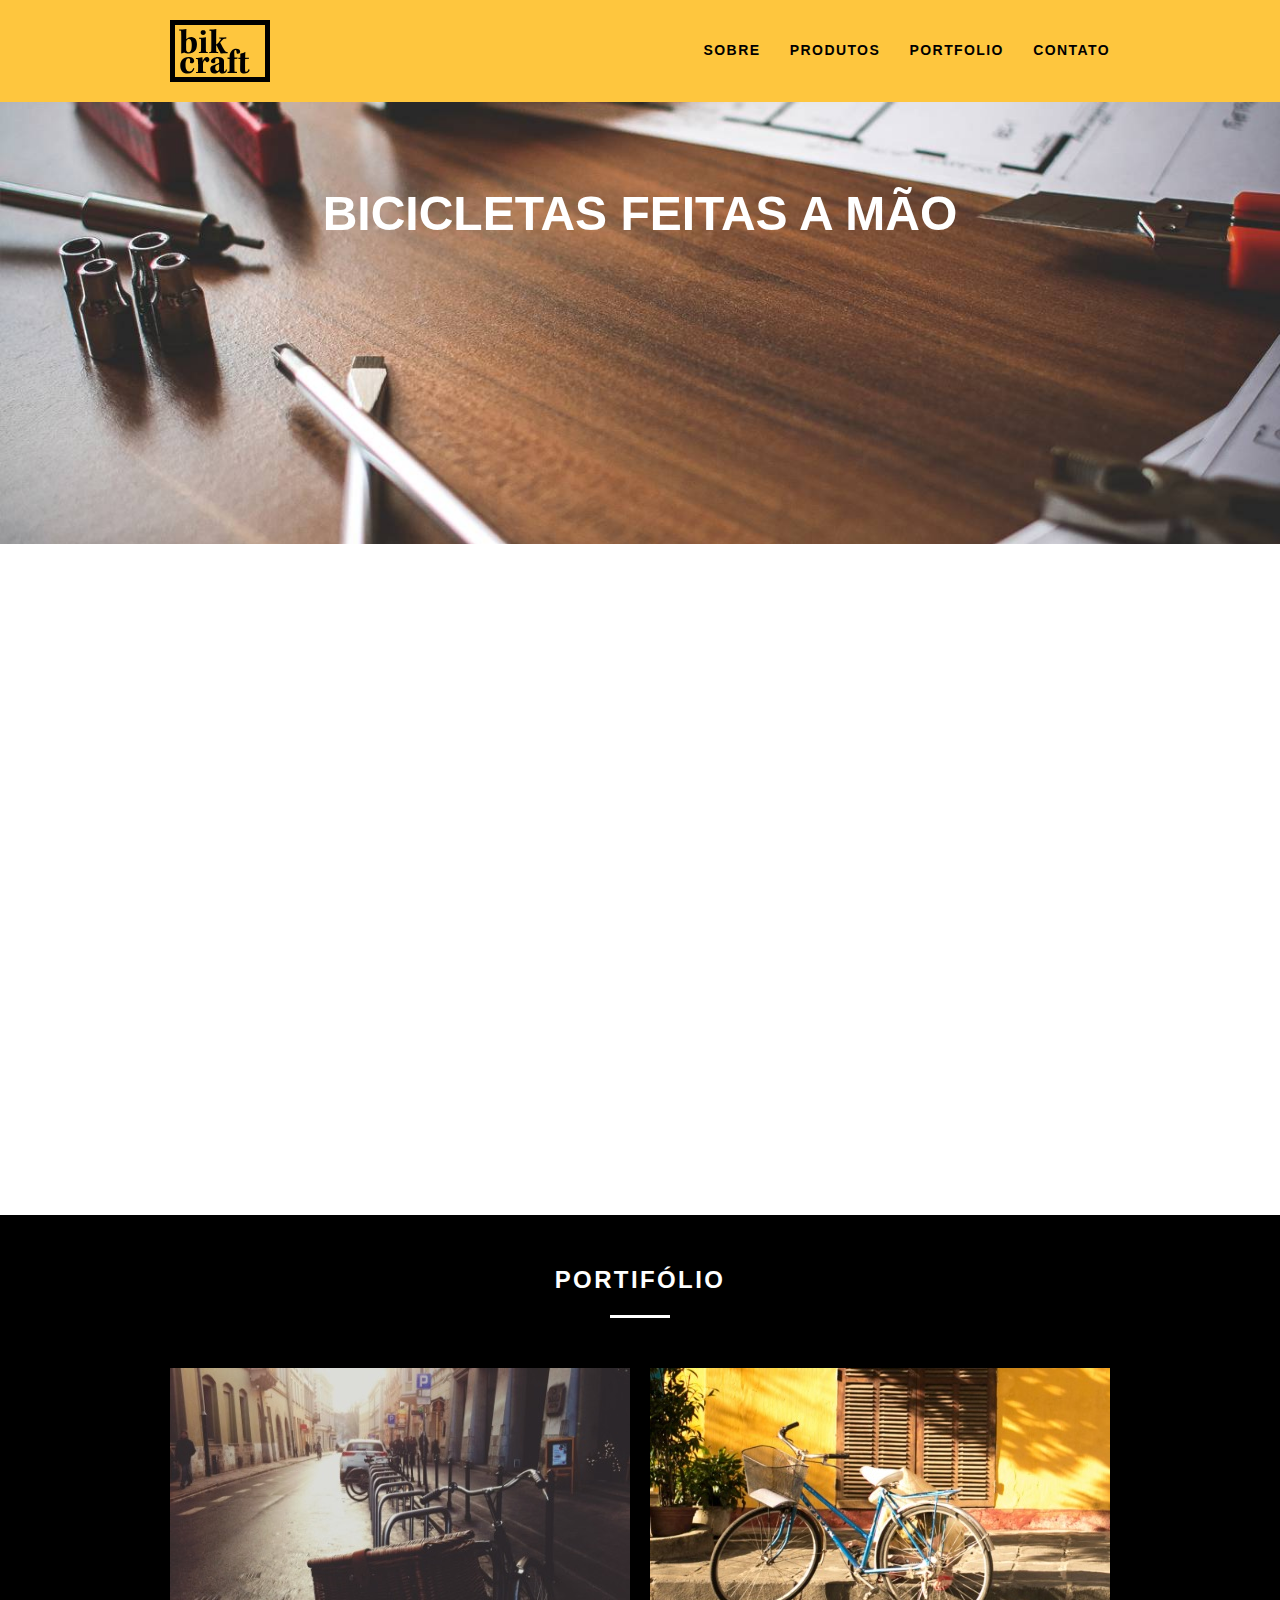
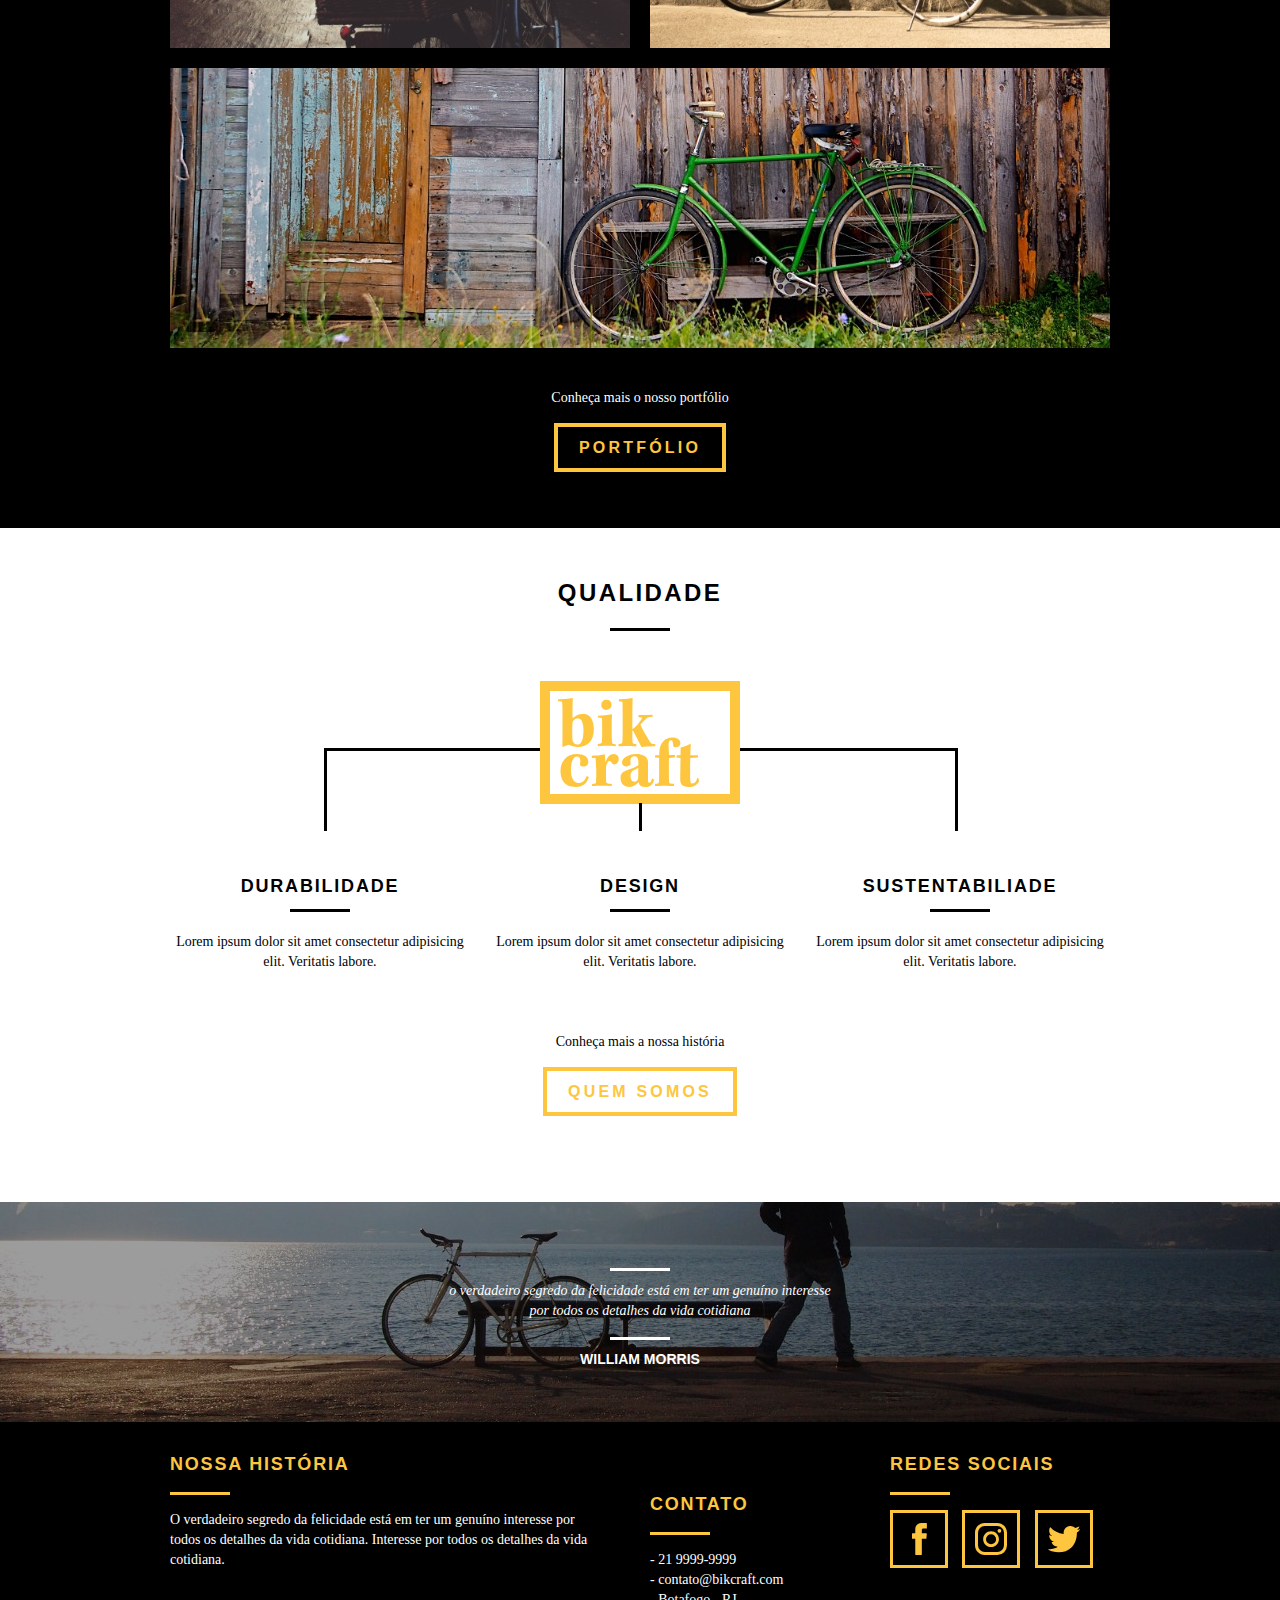
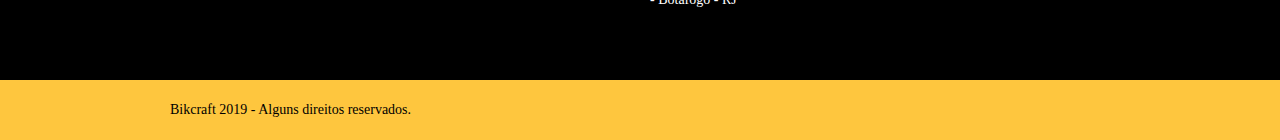
==== commit a7361c55: "analytics" ====
--- a/index.html
+++ b/index.html
@@ -183,6 +183,18 @@
     <script src="js/simple-anime.js"></script>
     <script src="js/script.js"></script>
 
+    <script async src="https://www.googletagmanager.com/gtag/js?id=UA-148216984-1"></script>
+    <script>
+        window.dataLayer = window.dataLayer || [];
+
+        function gtag() {
+            dataLayer.push(arguments);
+        }
+        gtag('js', new Date());
+
+        gtag('config', 'UA-148216984-1');
+    </script>
+
 
 </body>
 
